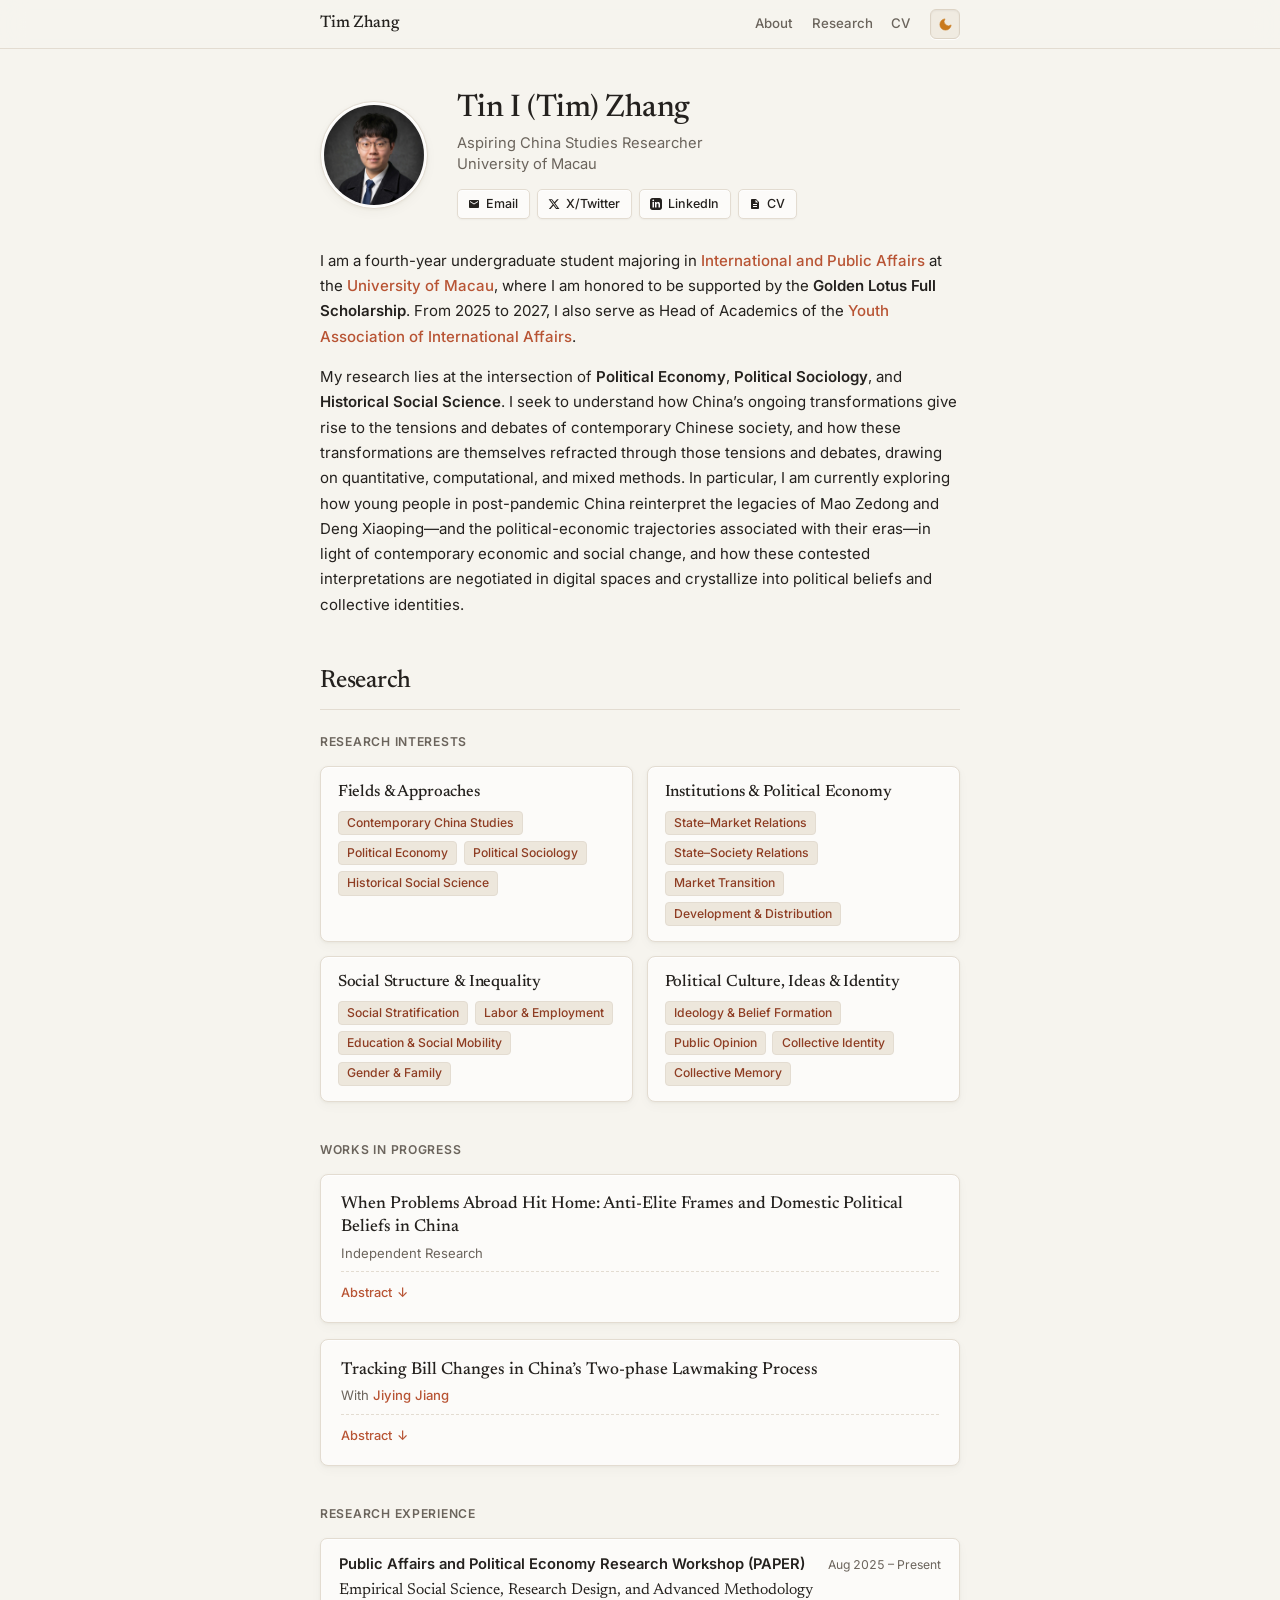
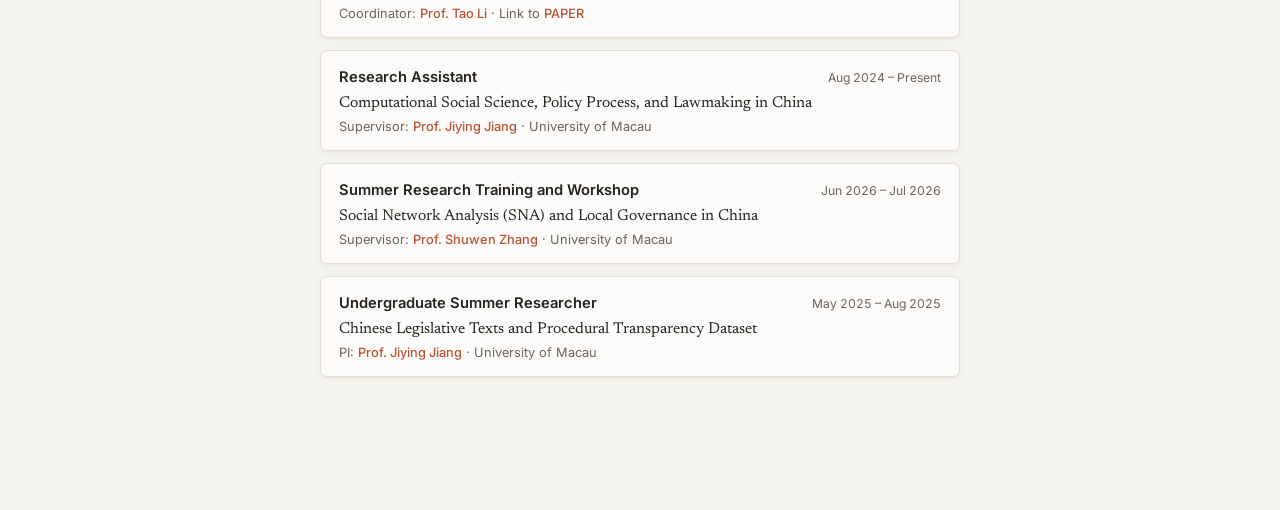
==== index.html @ 46b130f2 "Update index.html" ====
<!DOCTYPE html>
<html lang="en" data-theme="light">
<head>
  <meta charset="UTF-8">
  <meta name="viewport" content="width=device-width, initial-scale=1.0">
  <title>Tin I (Tim) Zhang</title>
  <meta name="description" content="Academic website of Tin I (Tim) Zhang, Political Science Researcher.">

  <!-- 网站 Favicon 标识 (SVG 矢量格式) -->
  <link rel="icon" type="image/svg+xml" href="favicon.svg">

  <!-- 字体预加载：Newsreader (Serif 标题) + Inter (Sans 正文) -->
  <link rel="preconnect" href="https://fonts.googleapis.com">
  <link rel="preconnect" href="https://fonts.gstatic.com" crossorigin>
  <link href="https://fonts.googleapis.com/css2?family=Inter:wght@400;500;600&family=Newsreader:ital,opsz,wght@0,6..72,400;0,6..72,500;0,6..72,600;1,6..72,400&display=swap" rel="stylesheet">

  <style>
    /* 白天模式：象牙纸张色调 */
    :root[data-theme="light"] {
      --bg-page: #f6f4ee;
      --bg-card: #fcfbf9;
      --bg-card-hover: #ffffff;
      --text-main: #24211e;
      --text-muted: #6b645c;
      --border-outer: #e3dcd1;
      --border-inner: rgba(255, 255, 255, 0.85);
      --accent: #b85434;
      --accent-hover: #9c4327;
      --tag-bg: #ede7dc;
      --tag-text: #8e3d23;
      --shadow-tactile: 0 1px 3px rgba(60, 50, 40, 0.05), 0 4px 12px rgba(60, 50, 40, 0.03);
      --shadow-btn: 0 1px 2px rgba(0, 0, 0, 0.04);
      --nav-bg: rgba(246, 244, 238, 0.82);
      --toggle-border: #dcd3c5;
      --toggle-bg: #f0ebe1;
      --toggle-shadow: inset 0 1px 2px rgba(0,0,0,0.05), 0 1px 0 rgba(255,255,255,0.8);
      --icon-color: #c97a1e;
    }

    /* 夜间模式：暖墨暗房色调 */
    :root[data-theme="dark"] {
      --bg-page: #171614;
      --bg-card: #1f1d1a;
      --bg-card-hover: #25221e;
      --text-main: #e8e3da;
      --text-muted: #968e82;
      --border-outer: #2e2a25;
      --border-inner: rgba(255, 255, 255, 0.03);
      --accent: #dc7050;
      --accent-hover: #eb8465;
      --tag-bg: #282420;
      --tag-text: #e07d61;
      --shadow-tactile: 0 1px 3px rgba(0, 0, 0, 0.3), 0 4px 14px rgba(0, 0, 0, 0.25);
      --shadow-btn: 0 1px 2px rgba(0, 0, 0, 0.4);
      --nav-bg: rgba(23, 22, 20, 0.82);
      --toggle-border: #423c34;
      --toggle-bg: #282521;
      --toggle-shadow: inset 0 1px 2px rgba(0,0,0,0.4), 0 1px 0 rgba(255,255,255,0.05);
      --icon-color: #f59e0b;
    }

    html {
      scroll-behavior: smooth;
      -webkit-text-size-adjust: 100%;
    }

    * {
      box-sizing: border-box;
      margin: 0;
      padding: 0;
      transition: background-color 0.25s ease, border-color 0.25s ease, color 0.25s ease;
      -webkit-tap-highlight-color: transparent;
    }

    body {
      font-family: 'Inter', -apple-system, BlinkMacSystemFont, "Segoe UI", Roboto, sans-serif;
      background-color: var(--bg-page);
      color: var(--text-main);
      line-height: 1.62;
      font-size: 14.5px;
      -webkit-font-smoothing: antialiased;
      -moz-osx-font-smoothing: grayscale;
    }

    /* 衬线排印 */
    h1, h2, .font-serif {
      font-family: 'Newsreader', Georgia, Cambria, serif;
      font-feature-settings: "pnum" 1, "onum" 1;
    }

    /* 全局超链接：彻底无下划线 */
    a {
      color: inherit;
      text-decoration: none;
      transition: color 0.15s ease, opacity 0.15s ease;
    }

    .paper-authors a,
    .exp-meta a,
    .bio-text a {
      color: var(--accent);
      text-decoration: none;
      font-weight: 500;
    }

    .paper-authors a:hover,
    .exp-meta a:hover,
    .bio-text a:hover {
      color: var(--accent-hover);
      opacity: 0.82;
      text-decoration: none;
    }

    /* 顶栏 */
    header {
      position: sticky;
      top: 0;
      z-index: 50;
      width: 100%;
      background-color: var(--nav-bg);
      backdrop-filter: blur(12px);
      -webkit-backdrop-filter: blur(12px);
      border-bottom: 1px solid var(--border-outer);
    }

    .nav-container {
      max-width: 680px;
      margin: 0 auto;
      padding: 0.55rem 1.25rem;
      display: flex;
      justify-content: space-between;
      align-items: center;
      height: 48px;
    }

    /* 顶栏名字（默认隐藏，滑过版头后淡入） */
    .nav-name {
      font-size: 1.05rem;
      font-weight: 500;
      color: var(--text-main);
      letter-spacing: -0.01em;
      opacity: 0;
      transform: translateY(3px);
      pointer-events: none;
      transition: opacity 0.22s ease, transform 0.22s ease;
    }

    .nav-name.visible {
      opacity: 1;
      transform: translateY(0);
      pointer-events: auto;
    }

    .nav-right {
      display: flex;
      align-items: center;
      gap: 1.25rem;
    }

    .nav-links {
      display: flex;
      gap: 1.15rem;
    }

    .nav-links a {
      color: var(--text-muted);
      font-size: 0.83rem;
      font-weight: 500;
      cursor: pointer;
    }

    .nav-links a:hover {
      color: var(--accent);
      opacity: 1;
    }

    /* 拟物昼夜按钮 */
    .theme-toggle {
      background: var(--toggle-bg);
      border: 1px solid var(--toggle-border);
      box-shadow: var(--toggle-shadow);
      border-radius: 6px;
      width: 30px;
      height: 30px;
      display: flex;
      align-items: center;
      justify-content: center;
      cursor: pointer;
      color: var(--icon-color);
    }

    .theme-toggle:hover {
      transform: translateY(-1px);
      border-color: var(--icon-color);
    }

    .theme-toggle:active {
      transform: translateY(0);
    }

    .theme-toggle svg {
      width: 15px;
      height: 15px;
      stroke: currentColor;
      fill: currentColor;
    }

    /* 主体容器 */
    main {
      max-width: 680px;
      margin: 0 auto;
      padding: 2.6rem 1.25rem 5.5rem;
    }

    /* 个人资料区 */
    .profile-hero {
      display: flex;
      align-items: center;
      gap: 1.8rem;
      margin-bottom: 1.8rem;
    }

    .profile-avatar {
      width: 108px;
      height: 108px;
      border-radius: 50%;
      object-fit: cover;
      padding: 3px;
      background: var(--bg-card);
      border: 1px solid var(--border-outer);
      box-shadow: var(--shadow-tactile), inset 0 0 0 1px var(--border-inner);
      flex-shrink: 0;
    }

    .profile-meta h1 {
      font-size: 1.95rem;
      font-weight: 500;
      line-height: 1.18;
      margin-bottom: 0.35rem;
      letter-spacing: -0.015em;
    }

    .profile-role {
      font-size: 0.92rem;
      color: var(--text-muted);
      margin-bottom: 0.85rem;
      line-height: 1.45;
    }

    /* 触感药丸按钮 */
    .social-links {
      display: flex;
      flex-wrap: wrap;
      gap: 0.45rem;
    }

    .link-pill {
      display: inline-flex;
      align-items: center;
      gap: 0.38rem;
      padding: 0.24rem 0.65rem;
      background: var(--bg-card);
      border: 1px solid var(--border-outer);
      box-shadow: var(--shadow-btn), inset 0 1px 0 var(--border-inner);
      border-radius: 5px;
      font-size: 0.78rem;
      color: var(--text-main);
      font-weight: 500;
    }

    .link-pill:hover {
      border-color: var(--accent);
      color: var(--accent);
      transform: translateY(-1px);
      opacity: 1;
    }

    .link-pill:active {
      transform: translateY(0);
      box-shadow: none;
    }

    .link-pill svg {
      width: 12px;
      height: 12px;
      fill: currentColor;
    }

    /* 个人简介段落 */
    .bio-text {
      color: var(--text-main);
      font-size: 0.94rem;
      line-height: 1.68;
      margin-bottom: 2.8rem;
    }

    .bio-text p + p {
      margin-top: 0.95rem;
    }

    .bio-text b,
    .bio-text strong {
      font-weight: 600;
      color: var(--text-main);
    }

    /* Section 标题 */
    section {
      margin-bottom: 2.8rem;
    }

    h2.section-title {
      font-size: 1.55rem;
      font-weight: 500;
      letter-spacing: -0.01em;
      margin-bottom: 1.4rem;
      padding-bottom: 0.45rem;
      border-bottom: 1px solid var(--border-outer);
    }

    h3.subsection-title {
      font-size: 0.76rem;
      font-weight: 600;
      text-transform: uppercase;
      letter-spacing: 0.06em;
      color: var(--text-muted);
      margin-bottom: 0.85rem;
    }

    /* 研究兴趣领域卡片网格系统 */
    .interests-grid {
      display: grid;
      grid-template-columns: repeat(2, 1fr);
      gap: 0.85rem;
      margin-bottom: 2.4rem;
    }

    .interest-domain-card {
      background-color: var(--bg-card);
      border: 1px solid var(--border-outer);
      box-shadow: var(--shadow-tactile), inset 0 1px 0 var(--border-inner);
      border-radius: 8px;
      padding: 0.95rem 1.05rem;
      display: flex;
      flex-direction: column;
      gap: 0.55rem;
    }

    .interest-domain-card:hover {
      background-color: var(--bg-card-hover);
      border-color: var(--text-muted);
    }

    .domain-title {
      font-family: 'Newsreader', Georgia, serif;
      font-size: 1.02rem;
      font-weight: 500;
      color: var(--text-main);
      letter-spacing: -0.01em;
      line-height: 1.25;
    }

    .domain-tags {
      display: flex;
      flex-wrap: wrap;
      gap: 0.38rem;
    }

    .interest-tag {
      background-color: var(--tag-bg);
      color: var(--tag-text);
      border: 1px solid var(--border-outer);
      padding: 0.18rem 0.52rem;
      border-radius: 4px;
      font-size: 0.76rem;
      font-weight: 500;
      line-height: 1.35;
    }

    /* 论文卡片 (Works in Progress) */
    .works-list {
      display: flex;
      flex-direction: column;
      gap: 1rem;
      margin-bottom: 2.4rem;
    }

    .paper-card {
      background-color: var(--bg-card);
      border: 1px solid var(--border-outer);
      box-shadow: var(--shadow-tactile), inset 0 1px 0 var(--border-inner);
      border-radius: 8px;
      padding: 1.15rem 1.25rem;
    }

    .paper-card:hover {
      background-color: var(--bg-card-hover);
      border-color: var(--text-muted);
    }

    .paper-title {
      font-family: 'Newsreader', Georgia, serif;
      font-size: 1.08rem;
      font-weight: 500;
      line-height: 1.32;
      margin-bottom: 0.25rem;
      color: var(--text-main);
    }

    .paper-authors {
      font-size: 0.82rem;
      color: var(--text-muted);
      margin-bottom: 0.4rem;
    }

    /* 折叠 Abstract */
    details.paper-abstract {
      margin-top: 0.45rem;
      font-size: 0.85rem;
      border-top: 1px dashed var(--border-outer);
      padding-top: 0.55rem;
    }

    details.paper-abstract summary {
      cursor: pointer;
      color: var(--accent);
      font-weight: 500;
      user-select: none;
      list-style: none;
      display: inline-flex;
      align-items: center;
      gap: 0.3rem;
      font-size: 0.8rem;
    }

    details.paper-abstract summary::-webkit-details-marker {
      display: none;
    }

    details.paper-abstract summary::after {
      content: "↓";
      font-size: 0.82rem;
      transition: transform 0.2s ease;
    }

    details.paper-abstract[open] summary::after {
      transform: rotate(180deg);
    }

    .abstract-body {
      margin-top: 0.55rem;
      color: var(--text-muted);
      line-height: 1.6;
      font-size: 0.84rem;
      text-align: justify;
    }

    /* 研究经历列表 (Research Experience) */
    .experience-list {
      display: flex;
      flex-direction: column;
      gap: 0.75rem;
    }

    .exp-item {
      background-color: var(--bg-card);
      border: 1px solid var(--border-outer);
      box-shadow: var(--shadow-tactile), inset 0 1px 0 var(--border-inner);
      border-radius: 7px;
      padding: 0.9rem 1.15rem;
    }

    .exp-item:hover {
      background-color: var(--bg-card-hover);
      border-color: var(--text-muted);
    }

    .exp-header {
      display: flex;
      justify-content: space-between;
      align-items: baseline;
      gap: 0.5rem;
      margin-bottom: 0.2rem;
    }

    .exp-role {
      font-size: 0.92rem;
      font-weight: 600;
      color: var(--text-main);
    }

    .exp-date {
      font-size: 0.76rem;
      color: var(--text-muted);
      white-space: nowrap;
      font-variant-numeric: tabular-nums;
    }

    .exp-focus {
      font-family: 'Newsreader', Georgia, serif;
      font-size: 0.98rem;
      color: var(--text-main);
      margin-bottom: 0.25rem;
      line-height: 1.35;
    }

    .exp-meta {
      font-size: 0.8rem;
      color: var(--text-muted);
      line-height: 1.4;
    }

    /* 移动端排版优化 */
    @media (max-width: 600px) {
      .profile-hero {
        flex-direction: column;
        align-items: flex-start;
        gap: 1.1rem;
      }
      .profile-avatar {
        width: 96px;
        height: 96px;
      }
      .profile-meta h1 {
        font-size: 1.75rem;
      }
      .interests-grid {
        grid-template-columns: 1fr;
      }
      .exp-header {
        flex-direction: column;
        align-items: flex-start;
        gap: 0.1rem;
      }
      main {
        padding: 2rem 1rem 3.5rem;
      }
    }
  </style>
</head>
<body id="top">

  <!-- 顶栏 -->
  <header>
    <div class="nav-container">
      <a href="#top" id="navName" class="nav-name font-serif" onclick="scrollToTop(event)">Tim Zhang</a>
      <div class="nav-right">
        <nav class="nav-links">
          <a href="#top" onclick="scrollToTop(event)">About</a>
          <a href="#research">Research</a>
          <a href="cv.pdf" target="_blank">CV</a>
        </nav>
        
        <!-- 昼夜切换按钮 -->
        <button class="theme-toggle" id="themeToggle" aria-label="Toggle theme">
          <svg id="themeIcon" viewBox="0 0 24 24">
            <path d="M21 12.79A9 9 0 1 1 11.21 3 7 7 0 0 0 21 12.79z"></path>
          </svg>
        </button>
      </div>
    </div>
  </header>

  <!-- 主体 -->
  <main>
    
    <!-- Profile 版头 -->
    <div class="profile-hero" id="profileHero">
      <img src="avatar.jpg" alt="Tin I (Tim) Zhang" class="profile-avatar" onerror="this.src='data:image/svg+xml;utf8,<svg xmlns=\'http://www.w3.org/2000/svg\' width=\'108\' height=\'108\' fill=\'%23ede7dc\'><rect width=\'100%25\' height=\'100%25\'/></svg>'">
      
      <div class="profile-meta">
        <h1 id="heroName" class="font-serif">Tin I (Tim) Zhang</h1>
        <div class="profile-role">Aspiring China Studies Researcher <br> University of Macau</div>
        
        <div class="social-links">
          <!-- Email -->
          <a href="mailto:tim.tzhang@outlook.com" class="link-pill">
            <svg viewBox="0 0 24 24"><path d="M20 4H4c-1.1 0-1.99.9-1.99 2L2 18c0 1.1.9 2 2 2h16c1.1 0 2-.9 2-2V6c0-1.1-.9-2-2-2zm0 4l-8 5-8-5V6l8 5 8-5v2z"/></svg>
            Email
          </a>
          <!-- X/Twitter -->
          <a href="https://x.com/timtizhang" target="_blank" rel="noopener noreferrer" class="link-pill">
            <svg viewBox="0 0 24 24"><path d="M18.244 2.25h3.308l-7.227 8.26 8.502 11.24H16.17l-5.214-6.817L4.99 21.75H1.68l7.73-8.835L1.254 2.25H8.08l4.713 6.231zm-1.161 17.52h1.833L7.084 4.126H5.117z"/></svg>
            X/Twitter
          </a>
          <!-- LinkedIn -->
          <a href="https://www.linkedin.com/in/tin-i-zhang-tim" target="_blank" rel="noopener noreferrer" class="link-pill">
            <svg viewBox="0 0 24 24"><path d="M19 0h-14c-2.761 0-5 2.239-5 5v14c0 2.761 2.239 5 5 5h14c2.762 0 5-2.239 5-5v-14c0-2.761-2.238-5-5-5zm-11 19h-3v-11h3v11zm-1.5-12.268c-.966 0-1.75-.79-1.75-1.764s.784-1.764 1.75-1.764 1.75.79 1.75 1.764-.783 1.764-1.75 1.764zm13.5 12.268h-3v-5.604c0-3.368-4-3.113-4 0v5.604h-3v-11h3v1.765c1.396-2.586 7-2.777 7 2.476v6.759z"/></svg>
            LinkedIn
          </a>
          <!-- CV -->
          <a href="cv.pdf" target="_blank" class="link-pill">
            <svg viewBox="0 0 24 24"><path d="M14 2H6c-1.1 0-1.99.9-1.99 2L4 20c0 1.1.89 2 1.99 2H18c1.1 0 2-.9 2-2V8l-6-6zm2 16H8v-2h8v2zm0-4H8v-2h8v2zm-3-5V3.5L18.5 9H13z"/></svg>
            CV
          </a>
        </div>
      </div>
    </div>

    <!-- 个人简介段落 -->
    <div class="bio-text">
      <p>I am a fourth-year undergraduate student majoring in <a href="https://gpa.fss.um.edu.mo/bach_ipa_all_2026/" target="_blank" rel="noopener noreferrer">International and Public Affairs</a> at the <a href="https://www.um.edu.mo/" target="_blank" rel="noopener noreferrer">University of Macau</a>, where I am honored to be supported by the <b>Golden Lotus Full Scholarship</b>. From 2025 to 2027, I also serve as Head of Academics of the <a href="https://gpa.fss.um.edu.mo/youth-association-for-international-affairs-yaia/" target="_blank" rel="noopener noreferrer">Youth Association of International Affairs</a>.</p>
      <p>My research lies at the intersection of <strong>Political Economy</strong>, <strong>Political Sociology</strong>, and <strong>Historical Social Science</strong>. I seek to understand how China’s ongoing transformations give rise to the tensions and debates of contemporary Chinese society, and how these transformations are themselves refracted through those tensions and debates, drawing on quantitative, computational, and mixed methods. In particular, I am currently exploring how young people in post-pandemic China reinterpret the legacies of Mao Zedong and Deng Xiaoping—and the political-economic trajectories associated with their eras—in light of contemporary economic and social change, and how these contested interpretations are negotiated in digital spaces and crystallize into political beliefs and collective identities.</p>
    </div>

    <!-- Research Section -->
    <section id="research">
      <h2 class="section-title font-serif">Research</h2>

      <!-- Subsection 1: Research Interests -->
      <h3 class="subsection-title">Research Interests</h3>
      <div class="interests-grid">
        
        <!-- Domain 1 -->
        <div class="interest-domain-card">
          <div class="domain-title">Fields &amp; Approaches</div>
          <div class="domain-tags">
            <span class="interest-tag">Contemporary China Studies</span>
            <span class="interest-tag">Political Economy</span>
            <span class="interest-tag">Political Sociology</span>
            <span class="interest-tag">Historical Social Science</span>
          </div>
        </div>

        <!-- Domain 2 -->
        <div class="interest-domain-card">
          <div class="domain-title">Institutions &amp; Political Economy</div>
          <div class="domain-tags">
            <span class="interest-tag">State–Market Relations</span>
            <span class="interest-tag">State–Society Relations</span>
            <span class="interest-tag">Market Transition</span>
            <span class="interest-tag">Development &amp; Distribution</span>
          </div>
        </div>

        <!-- Domain 3 -->
        <div class="interest-domain-card">
          <div class="domain-title">Social Structure &amp; Inequality</div>
          <div class="domain-tags">
            <span class="interest-tag">Social Stratification</span>
            <span class="interest-tag">Labor &amp; Employment</span>
            <span class="interest-tag">Education &amp; Social Mobility</span>
            <span class="interest-tag">Gender &amp; Family</span>
          </div>
        </div>

        <!-- Domain 4 -->
        <div class="interest-domain-card">
          <div class="domain-title">Political Culture, Ideas &amp; Identity</div>
          <div class="domain-tags">
            <span class="interest-tag">Ideology &amp; Belief Formation</span>
            <span class="interest-tag">Public Opinion</span>
            <span class="interest-tag">Collective Identity</span>
            <span class="interest-tag">Collective Memory</span>
          </div>
        </div>

      </div>

      <!-- Subsection 2: Works in Progress -->
      <h3 class="subsection-title">Works in Progress</h3>
      <div class="works-list">
        
        <!-- Paper 1 -->
        <article class="paper-card">
          <div class="paper-title">When Problems Abroad Hit Home: Anti-Elite Frames and Domestic Political Beliefs in China</div>
          <div class="paper-authors">Independent Research</div>
          <details class="paper-abstract">
            <summary>Abstract</summary>
            <div class="abstract-body">
              Authoritarian governments often amplify failures abroad, expecting unfavorable comparisons to bolster domestic legitimacy. Yet narratives about foreign problems may carry causal claims that travel beyond their original targets. This ongoing project develops a theory of diagnostic portability: when negative news about a foreign country attributes hardship to elite capture rather than administrative or market failure, audiences may apply the same diagnosis to their own society. The argument will be tested through a preregistered three-arm survey experiment in China. The core comparison holds the foreign event, factual content, source, and negative valence constant while varying its causal frame. The study examines whether anti-elite framing can simultaneously worsen evaluations of the foreign target and strengthen beliefs that domestic institutions favor privileged groups, whether it attenuates the comparative-legitimation effect of foreign bad news, and whether these effects are stronger among economically insecure respondents. The project links authoritarian information management to the cross-border movement of anti-elite ideas and identifies a potential limit of comparative propaganda: governments may shape exposure more readily than interpretation.
            </div>
          </details>
        </article>

        <!-- Paper 2 -->
        <article class="paper-card">
          <div class="paper-title">Tracking Bill Changes in China’s Two-phase Lawmaking Process</div>
          <div class="paper-authors">With <a href="https://jiyingjiang.com/" target="_blank" rel="noopener noreferrer">Jiying Jiang</a></div>
          <details class="paper-abstract">
            <summary>Abstract</summary>
            <div class="abstract-body">
              Why do some bills bypass the public consultation stage? How do legal provisions change under the two-phase legislative procedure? What roles do different issue areas and stakeholders play in this process? In this co-authored, ongoing project, we construct a dataset covering 486 laws promulgated by the 11th through 14th National People’s Congresses of China, 381 public consultation records, and the draft texts at each stage of the two-phase legislative process for 98 of these laws, drawing on an efficient, AI-assisted data workflow that I develop. Using automated text analysis in R, we currently employ cosine similarity, Jaro–Winkler string distance, and related methods to match provisions and trace textual changes at the paragraph (kuan) level.
            </div>
          </details>
        </article>

      </div>

      <!-- Subsection 3: Research Experience -->
      <h3 class="subsection-title">Research Experience</h3>
      <div class="experience-list">
        
        <!-- Experience 1 -->
        <div class="exp-item">
          <div class="exp-header">
            <span class="exp-role">Public Affairs and Political Economy Research Workshop (PAPER)</span>
            <span class="exp-date">Aug 2025 – Present</span>
          </div>
          <div class="exp-focus">Empirical Social Science, Research Design, and Advanced Methodology</div>
          <div class="exp-meta">Coordinator: <a href="https://www.hkmu.edu.hk/ss/about/people/faculty-2/dr-li-tao/" target="_blank" rel="noopener noreferrer">Prof. Tao Li</a> · Link to <a href="https://sites.google.com/view/paper-workshop" target="_blank" rel="noopener noreferrer">PAPER</a></div>
        </div>

        <!-- Experience 2 -->
        <div class="exp-item">
          <div class="exp-header">
            <span class="exp-role">Research Assistant</span>
            <span class="exp-date">Aug 2024 – Present</span>
          </div>
          <div class="exp-focus">Computational Social Science, Policy Process, and Lawmaking in China</div>
          <div class="exp-meta">Supervisor: <a href="https://jiyingjiang.com/" target="_blank" rel="noopener noreferrer">Prof. Jiying Jiang</a> · University of Macau</div>
        </div>

        <!-- Experience 3 -->
        <div class="exp-item">
          <div class="exp-header">
            <span class="exp-role">Summer Research Training and Workshop</span>
            <span class="exp-date">Jun 2026 – Jul 2026</span>
          </div>
          <div class="exp-focus">Social Network Analysis (SNA) and Local Governance in China</div>
          <div class="exp-meta">Supervisor: <a href="https://shuwenzzz.github.io/PersonalWebsite/" target="_blank" rel="noopener noreferrer">Prof. Shuwen Zhang</a> · University of Macau</div>
        </div>

        <!-- Experience 4 -->
        <div class="exp-item">
          <div class="exp-header">
            <span class="exp-role">Undergraduate Summer Researcher</span>
            <span class="exp-date">May 2025 – Aug 2025</span>
          </div>
          <div class="exp-focus">Chinese Legislative Texts and Procedural Transparency Dataset</div>
          <div class="exp-meta">PI: <a href="https://jiyingjiang.com/" target="_blank" rel="noopener noreferrer">Prof. Jiying Jiang</a> · University of Macau</div>
        </div>

      </div>

    </section>

  </main>

  <!-- 脚本控制逻辑 -->
  <script>
    // 1. 回到顶部
    function scrollToTop(e) {
      e.preventDefault();
      window.scrollTo({ top: 0, behavior: 'smooth' });
    }

    // 2. 顶栏名字随滚动动态淡入淡出 (IntersectionObserver)
    const heroName = document.getElementById('heroName');
    const navName = document.getElementById('navName');

    const observer = new IntersectionObserver((entries) => {
      entries.forEach(entry => {
        if (entry.isIntersecting) {
          navName.classList.remove('visible');
        } else {
          navName.classList.add('visible');
        }
      });
    }, {
      rootMargin: "-48px 0px 0px 0px",
      threshold: 0
    });

    if (heroName) {
      observer.observe(heroName);
    }

    // 3. 昼夜模式切换
    const toggleBtn = document.getElementById('themeToggle');
    const icon = document.getElementById('themeIcon');
    const root = document.documentElement;

    const moonSvg = `<path d="M21 12.79A9 9 0 1 1 11.21 3 7 7 0 0 0 21 12.79z"></path>`;
    const sunSvg = `
      <circle cx="12" cy="12" r="4"></circle>
      <path d="M12 2v2m0 16v2M4.93 4.93l1.41 1.41m11.32 11.32l1.41 1.41M2 12h2m16 0h2M6.34 17.66l-1.41 1.41M19.07 4.93l-1.41 1.41" stroke-width="2" stroke-linecap="round"></path>
    `;

    const savedTheme = localStorage.getItem('theme') || (window.matchMedia('(prefers-color-scheme: dark)').matches ? 'dark' : 'light');
    applyTheme(savedTheme);

    function applyTheme(theme) {
      root.setAttribute('data-theme', theme);
      icon.innerHTML = theme === 'dark' ? sunSvg : moonSvg;
      localStorage.setItem('theme', theme);
    }

    toggleBtn.addEventListener('click', () => {
      const currentTheme = root.getAttribute('data-theme');
      applyTheme(currentTheme === 'dark' ? 'light' : 'dark');
    });
  </script>

</body>
</html>
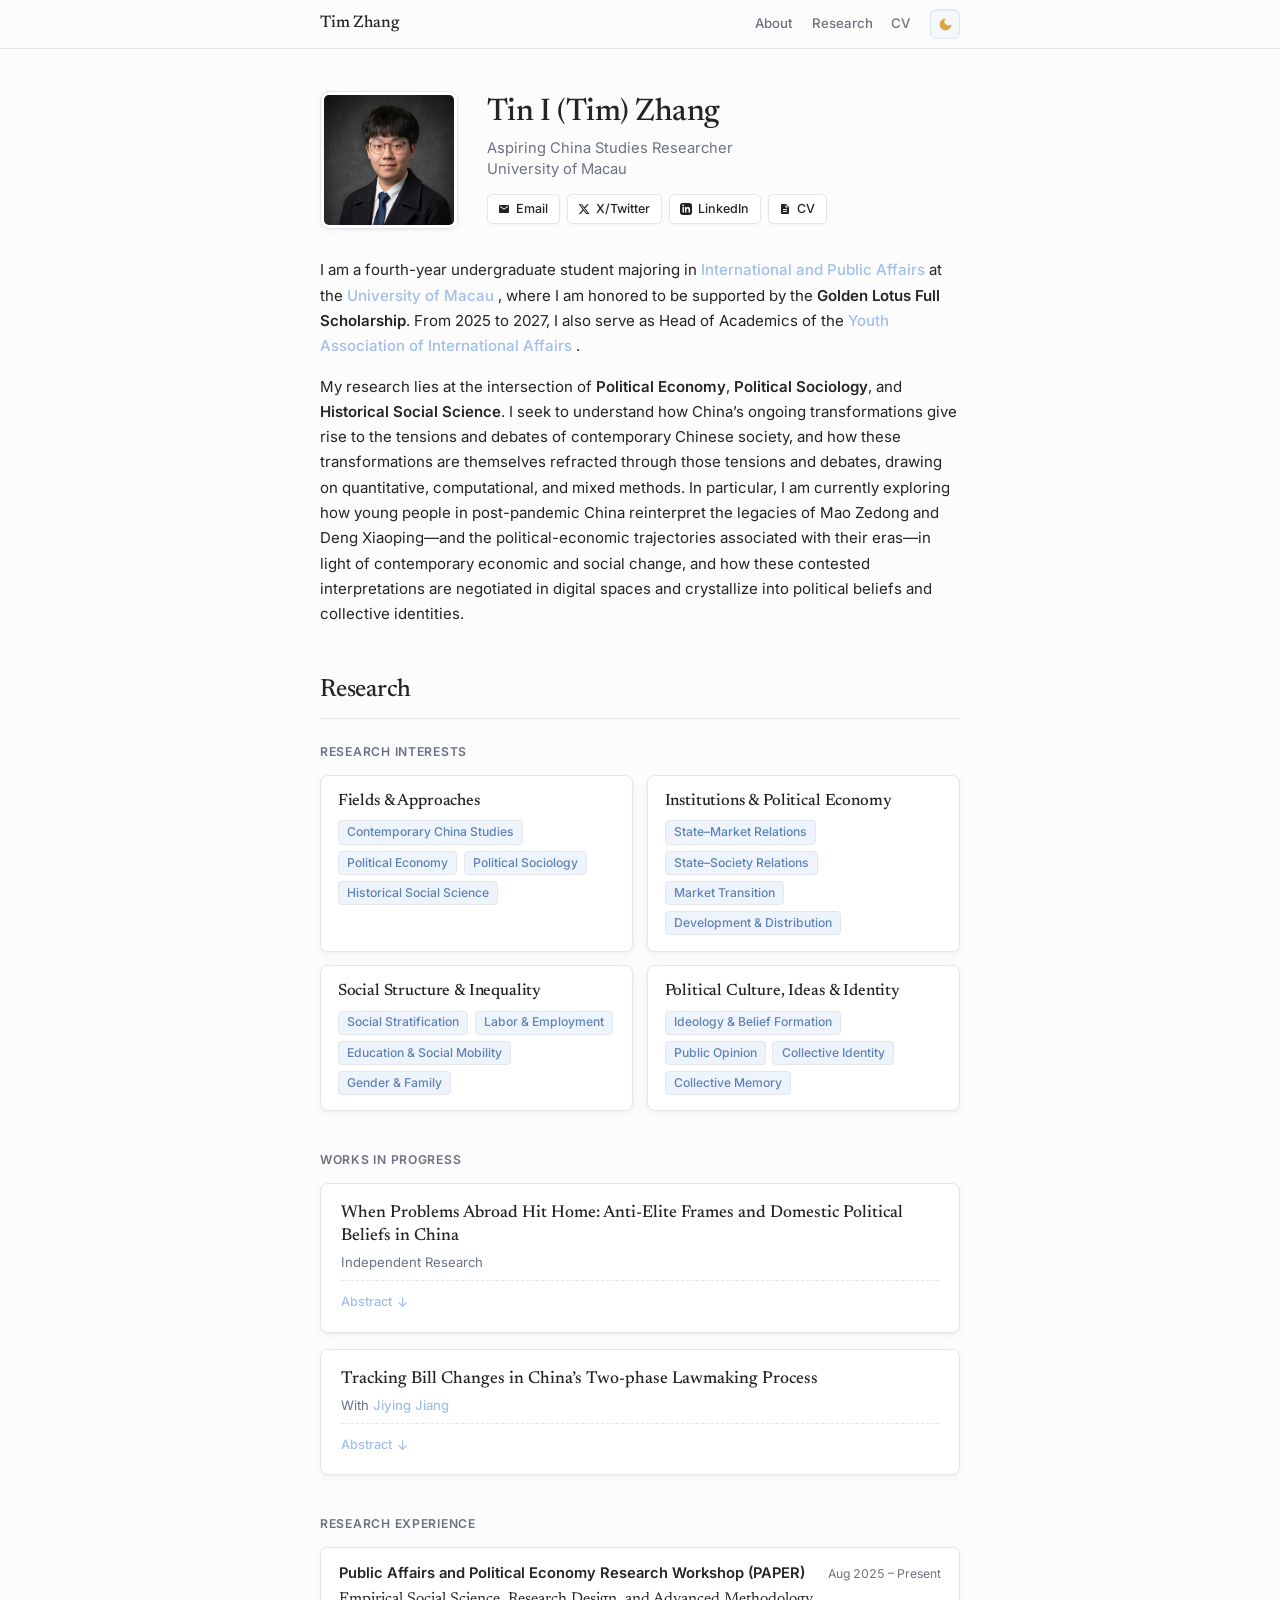
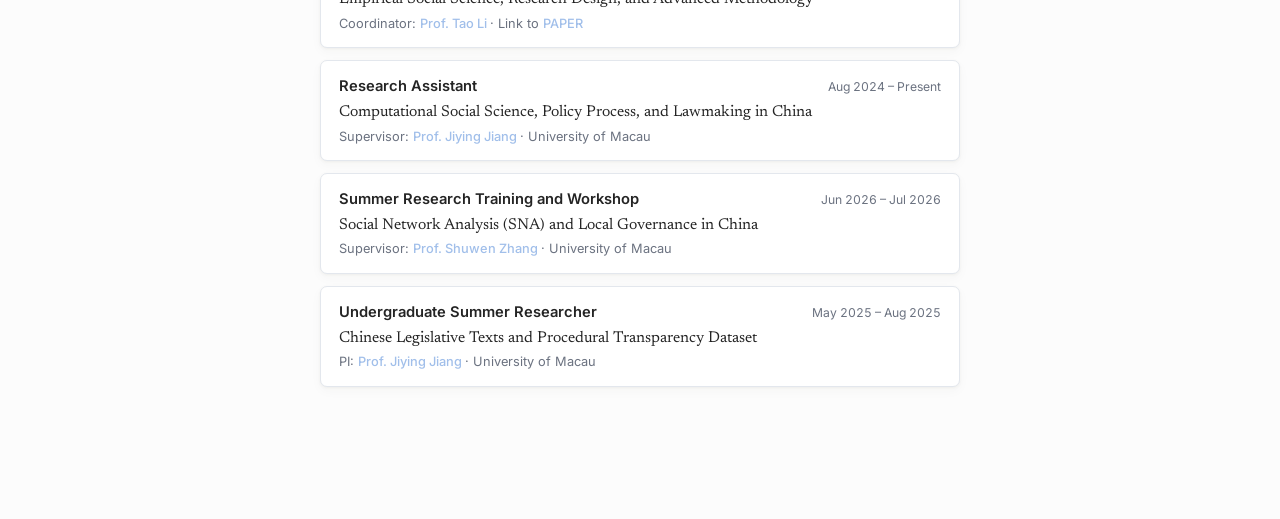
==== commit 7cd28b98: "Update index.html" ====
--- a/index.html
+++ b/index.html
@@ -15,48 +15,60 @@
   <link href="https://fonts.googleapis.com/css2?family=Inter:wght@400;500;600&family=Newsreader:ital,opsz,wght@0,6..72,400;0,6..72,500;0,6..72,600;1,6..72,400&display=swap" rel="stylesheet">
 
   <style>
-    /* 白天模式：象牙纸张色调 */
+    /* 白天模式：浅灰底 + 柔和浅蓝强调色 */
     :root[data-theme="light"] {
-      --bg-page: #f6f4ee;
-      --bg-card: #fcfbf9;
+      --bg-page: #fcfcfc;
+      --bg-card: #ffffff;
       --bg-card-hover: #ffffff;
-      --text-main: #24211e;
-      --text-muted: #6b645c;
-      --border-outer: #e3dcd1;
-      --border-inner: rgba(255, 255, 255, 0.85);
-      --accent: #b85434;
-      --accent-hover: #9c4327;
-      --tag-bg: #ede7dc;
-      --tag-text: #8e3d23;
+      --text-main: #242424;
+      --text-muted: #6b7280;
+      --border-outer: #e3e7ed;
+      --border-inner: rgba(255, 255, 255, 0.88);
+
+      --accent: #a1bfea;
+      --accent-hover: #789fd9;
+
+      --tag-bg: #eef4fc;
+      --tag-text: #5f82b6;
+
       --shadow-tactile: 0 1px 3px rgba(60, 50, 40, 0.05), 0 4px 12px rgba(60, 50, 40, 0.03);
       --shadow-btn: 0 1px 2px rgba(0, 0, 0, 0.04);
-      --nav-bg: rgba(246, 244, 238, 0.82);
-      --toggle-border: #dcd3c5;
-      --toggle-bg: #f0ebe1;
+
+      --nav-bg: rgba(252, 252, 252, 0.82);
+
+      --toggle-border: #dfe5ed;
+      --toggle-bg: #f4f7fb;
       --toggle-shadow: inset 0 1px 2px rgba(0,0,0,0.05), 0 1px 0 rgba(255,255,255,0.8);
-      --icon-color: #c97a1e;
-    }
-
-    /* 夜间模式：暖墨暗房色调 */
+
+      --icon-color: #d9a441;
+    }
+
+    /* 夜间模式：中性深灰 + 同系浅蓝强调色 */
     :root[data-theme="dark"] {
-      --bg-page: #171614;
-      --bg-card: #1f1d1a;
-      --bg-card-hover: #25221e;
-      --text-main: #e8e3da;
-      --text-muted: #968e82;
-      --border-outer: #2e2a25;
+      --bg-page: #17191d;
+      --bg-card: #1f2329;
+      --bg-card-hover: #252b33;
+      --text-main: #e8ebf0;
+      --text-muted: #98a1ad;
+      --border-outer: #303844;
       --border-inner: rgba(255, 255, 255, 0.03);
-      --accent: #dc7050;
-      --accent-hover: #eb8465;
-      --tag-bg: #282420;
-      --tag-text: #e07d61;
+
+      --accent: #a1bfea;
+      --accent-hover: #bfd3f1;
+
+      --tag-bg: #273241;
+      --tag-text: #b7cef0;
+
       --shadow-tactile: 0 1px 3px rgba(0, 0, 0, 0.3), 0 4px 14px rgba(0, 0, 0, 0.25);
       --shadow-btn: 0 1px 2px rgba(0, 0, 0, 0.4);
-      --nav-bg: rgba(23, 22, 20, 0.82);
-      --toggle-border: #423c34;
-      --toggle-bg: #282521;
+
+      --nav-bg: rgba(23, 25, 29, 0.82);
+
+      --toggle-border: #3a4452;
+      --toggle-bg: #222832;
       --toggle-shadow: inset 0 1px 2px rgba(0,0,0,0.4), 0 1px 0 rgba(255,255,255,0.05);
-      --icon-color: #f59e0b;
+
+      --icon-color: #d9a441;
     }
 
     html {
@@ -221,9 +233,9 @@
     }
 
     .profile-avatar {
-      width: 108px;
-      height: 108px;
-      border-radius: 50%;
+      width: 138px;
+      height: 138px;
+      border-radius: 9px;
       object-fit: cover;
       padding: 3px;
       background: var(--bg-card);
@@ -517,218 +529,575 @@
         align-items: flex-start;
         gap: 1.1rem;
       }
+
       .profile-avatar {
-        width: 96px;
-        height: 96px;
+        width: 116px;
+        height: 116px;
       }
+
       .profile-meta h1 {
         font-size: 1.75rem;
       }
+
       .interests-grid {
         grid-template-columns: 1fr;
       }
+
       .exp-header {
         flex-direction: column;
         align-items: flex-start;
         gap: 0.1rem;
       }
+
       main {
         padding: 2rem 1rem 3.5rem;
       }
     }
   </style>
 </head>
+
 <body id="top">
 
   <!-- 顶栏 -->
   <header>
     <div class="nav-container">
-      <a href="#top" id="navName" class="nav-name font-serif" onclick="scrollToTop(event)">Tim Zhang</a>
+
+      <a
+        href="#top"
+        id="navName"
+        class="nav-name font-serif"
+        onclick="scrollToTop(event)"
+      >
+        Tim Zhang
+      </a>
+
       <div class="nav-right">
+
         <nav class="nav-links">
           <a href="#top" onclick="scrollToTop(event)">About</a>
           <a href="#research">Research</a>
           <a href="cv.pdf" target="_blank">CV</a>
         </nav>
-        
+
         <!-- 昼夜切换按钮 -->
-        <button class="theme-toggle" id="themeToggle" aria-label="Toggle theme">
+        <button
+          class="theme-toggle"
+          id="themeToggle"
+          aria-label="Toggle theme"
+        >
           <svg id="themeIcon" viewBox="0 0 24 24">
-            <path d="M21 12.79A9 9 0 1 1 11.21 3 7 7 0 0 0 21 12.79z"></path>
+            <path
+              d="M21 12.79A9 9 0 1 1 11.21 3 7 7 0 0 0 21 12.79z"
+            ></path>
           </svg>
         </button>
+
       </div>
     </div>
   </header>
 
+
   <!-- 主体 -->
   <main>
-    
+
     <!-- Profile 版头 -->
     <div class="profile-hero" id="profileHero">
-      <img src="avatar.jpg" alt="Tin I (Tim) Zhang" class="profile-avatar" onerror="this.src='data:image/svg+xml;utf8,<svg xmlns=\'http://www.w3.org/2000/svg\' width=\'108\' height=\'108\' fill=\'%23ede7dc\'><rect width=\'100%25\' height=\'100%25\'/></svg>'">
-      
+
+      <img
+        src="avatar.jpg"
+        alt="Tin I (Tim) Zhang"
+        class="profile-avatar"
+        onerror="this.src='data:image/svg+xml;utf8,<svg xmlns=\'http://www.w3.org/2000/svg\' width=\'138\' height=\'138\' fill=\'%23eef4fc\'><rect width=\'100%25\' height=\'100%25\'/></svg>'"
+      >
+
       <div class="profile-meta">
-        <h1 id="heroName" class="font-serif">Tin I (Tim) Zhang</h1>
-        <div class="profile-role">Aspiring China Studies Researcher <br> University of Macau</div>
-        
+
+        <h1 id="heroName" class="font-serif">
+          Tin I (Tim) Zhang
+        </h1>
+
+        <div class="profile-role">
+          Aspiring China Studies Researcher
+          <br>
+          University of Macau
+        </div>
+
         <div class="social-links">
+
           <!-- Email -->
-          <a href="mailto:tim.tzhang@outlook.com" class="link-pill">
-            <svg viewBox="0 0 24 24"><path d="M20 4H4c-1.1 0-1.99.9-1.99 2L2 18c0 1.1.9 2 2 2h16c1.1 0 2-.9 2-2V6c0-1.1-.9-2-2-2zm0 4l-8 5-8-5V6l8 5 8-5v2z"/></svg>
+          <a
+            href="mailto:tim.tzhang@outlook.com"
+            class="link-pill"
+          >
+            <svg viewBox="0 0 24 24">
+              <path
+                d="M20 4H4c-1.1 0-1.99.9-1.99 2L2 18c0 1.1.9 2 2 2h16c1.1 0 2-.9 2-2V6c0-1.1-.9-2-2-2zm0 4l-8 5-8-5V6l8 5 8-5v2z"
+              />
+            </svg>
             Email
           </a>
+
           <!-- X/Twitter -->
-          <a href="https://x.com/timtizhang" target="_blank" rel="noopener noreferrer" class="link-pill">
-            <svg viewBox="0 0 24 24"><path d="M18.244 2.25h3.308l-7.227 8.26 8.502 11.24H16.17l-5.214-6.817L4.99 21.75H1.68l7.73-8.835L1.254 2.25H8.08l4.713 6.231zm-1.161 17.52h1.833L7.084 4.126H5.117z"/></svg>
+          <a
+            href="https://x.com/timtizhang"
+            target="_blank"
+            rel="noopener noreferrer"
+            class="link-pill"
+          >
+            <svg viewBox="0 0 24 24">
+              <path
+                d="M18.244 2.25h3.308l-7.227 8.26 8.502 11.24H16.17l-5.214-6.817L4.99 21.75H1.68l7.73-8.835L1.254 2.25H8.08l4.713 6.231zm-1.161 17.52h1.833L7.084 4.126H5.117z"
+              />
+            </svg>
             X/Twitter
           </a>
+
           <!-- LinkedIn -->
-          <a href="https://www.linkedin.com/in/tin-i-zhang-tim" target="_blank" rel="noopener noreferrer" class="link-pill">
-            <svg viewBox="0 0 24 24"><path d="M19 0h-14c-2.761 0-5 2.239-5 5v14c0 2.761 2.239 5 5 5h14c2.762 0 5-2.239 5-5v-14c0-2.761-2.238-5-5-5zm-11 19h-3v-11h3v11zm-1.5-12.268c-.966 0-1.75-.79-1.75-1.764s.784-1.764 1.75-1.764 1.75.79 1.75 1.764-.783 1.764-1.75 1.764zm13.5 12.268h-3v-5.604c0-3.368-4-3.113-4 0v5.604h-3v-11h3v1.765c1.396-2.586 7-2.777 7 2.476v6.759z"/></svg>
+          <a
+            href="https://www.linkedin.com/in/tin-i-zhang-tim"
+            target="_blank"
+            rel="noopener noreferrer"
+            class="link-pill"
+          >
+            <svg viewBox="0 0 24 24">
+              <path
+                d="M19 0h-14c-2.761 0-5 2.239-5 5v14c0 2.761 2.239 5 5 5h14c2.762 0 5-2.239 5-5v-14c0-2.761-2.238-5-5-5zm-11 19h-3v-11h3v11zm-1.5-12.268c-.966 0-1.75-.79-1.75-1.764s.784-1.764 1.75-1.764 1.75.79 1.75 1.764-.783 1.764-1.75 1.764zm13.5 12.268h-3v-5.604c0-3.368-4-3.113-4 0v5.604h-3v-11h3v1.765c1.396-2.586 7-2.777 7 2.476v6.759z"
+              />
+            </svg>
             LinkedIn
           </a>
+
           <!-- CV -->
-          <a href="cv.pdf" target="_blank" class="link-pill">
-            <svg viewBox="0 0 24 24"><path d="M14 2H6c-1.1 0-1.99.9-1.99 2L4 20c0 1.1.89 2 1.99 2H18c1.1 0 2-.9 2-2V8l-6-6zm2 16H8v-2h8v2zm0-4H8v-2h8v2zm-3-5V3.5L18.5 9H13z"/></svg>
+          <a
+            href="cv.pdf"
+            target="_blank"
+            class="link-pill"
+          >
+            <svg viewBox="0 0 24 24">
+              <path
+                d="M14 2H6c-1.1 0-1.99.9-1.99 2L4 20c0 1.1.89 2 1.99 2H18c1.1 0 2-.9 2-2V8l-6-6zm2 16H8v-2h8v2zm0-4H8v-2h8v2zm-3-5V3.5L18.5 9H13z"
+              />
+            </svg>
             CV
           </a>
+
         </div>
       </div>
     </div>
 
+
     <!-- 个人简介段落 -->
     <div class="bio-text">
-      <p>I am a fourth-year undergraduate student majoring in <a href="https://gpa.fss.um.edu.mo/bach_ipa_all_2026/" target="_blank" rel="noopener noreferrer">International and Public Affairs</a> at the <a href="https://www.um.edu.mo/" target="_blank" rel="noopener noreferrer">University of Macau</a>, where I am honored to be supported by the <b>Golden Lotus Full Scholarship</b>. From 2025 to 2027, I also serve as Head of Academics of the <a href="https://gpa.fss.um.edu.mo/youth-association-for-international-affairs-yaia/" target="_blank" rel="noopener noreferrer">Youth Association of International Affairs</a>.</p>
-      <p>My research lies at the intersection of <strong>Political Economy</strong>, <strong>Political Sociology</strong>, and <strong>Historical Social Science</strong>. I seek to understand how China’s ongoing transformations give rise to the tensions and debates of contemporary Chinese society, and how these transformations are themselves refracted through those tensions and debates, drawing on quantitative, computational, and mixed methods. In particular, I am currently exploring how young people in post-pandemic China reinterpret the legacies of Mao Zedong and Deng Xiaoping—and the political-economic trajectories associated with their eras—in light of contemporary economic and social change, and how these contested interpretations are negotiated in digital spaces and crystallize into political beliefs and collective identities.</p>
+
+      <p>
+        I am a fourth-year undergraduate student majoring in
+        <a
+          href="https://gpa.fss.um.edu.mo/bach_ipa_all_2026/"
+          target="_blank"
+          rel="noopener noreferrer"
+        >
+          International and Public Affairs
+        </a>
+        at the
+        <a
+          href="https://www.um.edu.mo/"
+          target="_blank"
+          rel="noopener noreferrer"
+        >
+          University of Macau
+        </a>,
+        where I am honored to be supported by the
+        <b>Golden Lotus Full Scholarship</b>.
+        From 2025 to 2027, I also serve as Head of Academics of the
+        <a
+          href="https://gpa.fss.um.edu.mo/youth-association-for-international-affairs-yaia/"
+          target="_blank"
+          rel="noopener noreferrer"
+        >
+          Youth Association of International Affairs
+        </a>.
+      </p>
+
+      <p>
+        My research lies at the intersection of
+        <strong>Political Economy</strong>,
+        <strong>Political Sociology</strong>,
+        and
+        <strong>Historical Social Science</strong>.
+        I seek to understand how China’s ongoing transformations give rise
+        to the tensions and debates of contemporary Chinese society, and how
+        these transformations are themselves refracted through those tensions
+        and debates, drawing on quantitative, computational, and mixed methods.
+        In particular, I am currently exploring how young people in
+        post-pandemic China reinterpret the legacies of Mao Zedong and Deng
+        Xiaoping—and the political-economic trajectories associated with their
+        eras—in light of contemporary economic and social change, and how these
+        contested interpretations are negotiated in digital spaces and
+        crystallize into political beliefs and collective identities.
+      </p>
+
     </div>
+
 
     <!-- Research Section -->
     <section id="research">
-      <h2 class="section-title font-serif">Research</h2>
+
+      <h2 class="section-title font-serif">
+        Research
+      </h2>
+
 
       <!-- Subsection 1: Research Interests -->
-      <h3 class="subsection-title">Research Interests</h3>
+      <h3 class="subsection-title">
+        Research Interests
+      </h3>
+
       <div class="interests-grid">
-        
+
         <!-- Domain 1 -->
         <div class="interest-domain-card">
-          <div class="domain-title">Fields &amp; Approaches</div>
+
+          <div class="domain-title">
+            Fields &amp; Approaches
+          </div>
+
           <div class="domain-tags">
-            <span class="interest-tag">Contemporary China Studies</span>
-            <span class="interest-tag">Political Economy</span>
-            <span class="interest-tag">Political Sociology</span>
-            <span class="interest-tag">Historical Social Science</span>
-          </div>
+            <span class="interest-tag">
+              Contemporary China Studies
+            </span>
+            <span class="interest-tag">
+              Political Economy
+            </span>
+            <span class="interest-tag">
+              Political Sociology
+            </span>
+            <span class="interest-tag">
+              Historical Social Science
+            </span>
+          </div>
+
         </div>
+
 
         <!-- Domain 2 -->
         <div class="interest-domain-card">
-          <div class="domain-title">Institutions &amp; Political Economy</div>
+
+          <div class="domain-title">
+            Institutions &amp; Political Economy
+          </div>
+
           <div class="domain-tags">
-            <span class="interest-tag">State–Market Relations</span>
-            <span class="interest-tag">State–Society Relations</span>
-            <span class="interest-tag">Market Transition</span>
-            <span class="interest-tag">Development &amp; Distribution</span>
-          </div>
+            <span class="interest-tag">
+              State–Market Relations
+            </span>
+            <span class="interest-tag">
+              State–Society Relations
+            </span>
+            <span class="interest-tag">
+              Market Transition
+            </span>
+            <span class="interest-tag">
+              Development &amp; Distribution
+            </span>
+          </div>
+
         </div>
+
 
         <!-- Domain 3 -->
         <div class="interest-domain-card">
-          <div class="domain-title">Social Structure &amp; Inequality</div>
+
+          <div class="domain-title">
+            Social Structure &amp; Inequality
+          </div>
+
           <div class="domain-tags">
-            <span class="interest-tag">Social Stratification</span>
-            <span class="interest-tag">Labor &amp; Employment</span>
-            <span class="interest-tag">Education &amp; Social Mobility</span>
-            <span class="interest-tag">Gender &amp; Family</span>
-          </div>
+            <span class="interest-tag">
+              Social Stratification
+            </span>
+            <span class="interest-tag">
+              Labor &amp; Employment
+            </span>
+            <span class="interest-tag">
+              Education &amp; Social Mobility
+            </span>
+            <span class="interest-tag">
+              Gender &amp; Family
+            </span>
+          </div>
+
         </div>
+
 
         <!-- Domain 4 -->
         <div class="interest-domain-card">
-          <div class="domain-title">Political Culture, Ideas &amp; Identity</div>
+
+          <div class="domain-title">
+            Political Culture, Ideas &amp; Identity
+          </div>
+
           <div class="domain-tags">
-            <span class="interest-tag">Ideology &amp; Belief Formation</span>
-            <span class="interest-tag">Public Opinion</span>
-            <span class="interest-tag">Collective Identity</span>
-            <span class="interest-tag">Collective Memory</span>
-          </div>
+            <span class="interest-tag">
+              Ideology &amp; Belief Formation
+            </span>
+            <span class="interest-tag">
+              Public Opinion
+            </span>
+            <span class="interest-tag">
+              Collective Identity
+            </span>
+            <span class="interest-tag">
+              Collective Memory
+            </span>
+          </div>
+
         </div>
 
       </div>
 
+
       <!-- Subsection 2: Works in Progress -->
-      <h3 class="subsection-title">Works in Progress</h3>
+      <h3 class="subsection-title">
+        Works in Progress
+      </h3>
+
       <div class="works-list">
-        
+
+
         <!-- Paper 1 -->
         <article class="paper-card">
-          <div class="paper-title">When Problems Abroad Hit Home: Anti-Elite Frames and Domestic Political Beliefs in China</div>
-          <div class="paper-authors">Independent Research</div>
+
+          <div class="paper-title">
+            When Problems Abroad Hit Home:
+            Anti-Elite Frames and Domestic Political Beliefs in China
+          </div>
+
+          <div class="paper-authors">
+            Independent Research
+          </div>
+
           <details class="paper-abstract">
-            <summary>Abstract</summary>
+
+            <summary>
+              Abstract
+            </summary>
+
             <div class="abstract-body">
-              Authoritarian governments often amplify failures abroad, expecting unfavorable comparisons to bolster domestic legitimacy. Yet narratives about foreign problems may carry causal claims that travel beyond their original targets. This ongoing project develops a theory of diagnostic portability: when negative news about a foreign country attributes hardship to elite capture rather than administrative or market failure, audiences may apply the same diagnosis to their own society. The argument will be tested through a preregistered three-arm survey experiment in China. The core comparison holds the foreign event, factual content, source, and negative valence constant while varying its causal frame. The study examines whether anti-elite framing can simultaneously worsen evaluations of the foreign target and strengthen beliefs that domestic institutions favor privileged groups, whether it attenuates the comparative-legitimation effect of foreign bad news, and whether these effects are stronger among economically insecure respondents. The project links authoritarian information management to the cross-border movement of anti-elite ideas and identifies a potential limit of comparative propaganda: governments may shape exposure more readily than interpretation.
+              Authoritarian governments often amplify failures abroad,
+              expecting unfavorable comparisons to bolster domestic legitimacy.
+              Yet narratives about foreign problems may carry causal claims
+              that travel beyond their original targets. This ongoing project
+              develops a theory of diagnostic portability: when negative news
+              about a foreign country attributes hardship to elite capture
+              rather than administrative or market failure, audiences may
+              apply the same diagnosis to their own society. The argument will
+              be tested through a preregistered three-arm survey experiment in
+              China. The core comparison holds the foreign event, factual
+              content, source, and negative valence constant while varying its
+              causal frame. The study examines whether anti-elite framing can
+              simultaneously worsen evaluations of the foreign target and
+              strengthen beliefs that domestic institutions favor privileged
+              groups, whether it attenuates the comparative-legitimation effect
+              of foreign bad news, and whether these effects are stronger among
+              economically insecure respondents. The project links
+              authoritarian information management to the cross-border movement
+              of anti-elite ideas and identifies a potential limit of
+              comparative propaganda: governments may shape exposure more
+              readily than interpretation.
             </div>
+
           </details>
+
         </article>
+
 
         <!-- Paper 2 -->
         <article class="paper-card">
-          <div class="paper-title">Tracking Bill Changes in China’s Two-phase Lawmaking Process</div>
-          <div class="paper-authors">With <a href="https://jiyingjiang.com/" target="_blank" rel="noopener noreferrer">Jiying Jiang</a></div>
+
+          <div class="paper-title">
+            Tracking Bill Changes in China’s Two-phase Lawmaking Process
+          </div>
+
+          <div class="paper-authors">
+            With
+            <a
+              href="https://jiyingjiang.com/"
+              target="_blank"
+              rel="noopener noreferrer"
+            >
+              Jiying Jiang
+            </a>
+          </div>
+
           <details class="paper-abstract">
-            <summary>Abstract</summary>
+
+            <summary>
+              Abstract
+            </summary>
+
             <div class="abstract-body">
-              Why do some bills bypass the public consultation stage? How do legal provisions change under the two-phase legislative procedure? What roles do different issue areas and stakeholders play in this process? In this co-authored, ongoing project, we construct a dataset covering 486 laws promulgated by the 11th through 14th National People’s Congresses of China, 381 public consultation records, and the draft texts at each stage of the two-phase legislative process for 98 of these laws, drawing on an efficient, AI-assisted data workflow that I develop. Using automated text analysis in R, we currently employ cosine similarity, Jaro–Winkler string distance, and related methods to match provisions and trace textual changes at the paragraph (kuan) level.
+              Why do some bills bypass the public consultation stage?
+              How do legal provisions change under the two-phase legislative
+              procedure? What roles do different issue areas and stakeholders
+              play in this process? In this co-authored, ongoing project, we
+              construct a dataset covering 486 laws promulgated by the 11th
+              through 14th National People’s Congresses of China, 381 public
+              consultation records, and the draft texts at each stage of the
+              two-phase legislative process for 98 of these laws, drawing on an
+              efficient, AI-assisted data workflow that I develop. Using
+              automated text analysis in R, we currently employ cosine
+              similarity, Jaro–Winkler string distance, and related methods to
+              match provisions and trace textual changes at the paragraph
+              (kuan) level.
             </div>
+
           </details>
+
         </article>
 
       </div>
 
+
       <!-- Subsection 3: Research Experience -->
-      <h3 class="subsection-title">Research Experience</h3>
+      <h3 class="subsection-title">
+        Research Experience
+      </h3>
+
       <div class="experience-list">
-        
+
+
         <!-- Experience 1 -->
         <div class="exp-item">
+
           <div class="exp-header">
-            <span class="exp-role">Public Affairs and Political Economy Research Workshop (PAPER)</span>
-            <span class="exp-date">Aug 2025 – Present</span>
-          </div>
-          <div class="exp-focus">Empirical Social Science, Research Design, and Advanced Methodology</div>
-          <div class="exp-meta">Coordinator: <a href="https://www.hkmu.edu.hk/ss/about/people/faculty-2/dr-li-tao/" target="_blank" rel="noopener noreferrer">Prof. Tao Li</a> · Link to <a href="https://sites.google.com/view/paper-workshop" target="_blank" rel="noopener noreferrer">PAPER</a></div>
+            <span class="exp-role">
+              Public Affairs and Political Economy Research Workshop (PAPER)
+            </span>
+
+            <span class="exp-date">
+              Aug 2025 – Present
+            </span>
+          </div>
+
+          <div class="exp-focus">
+            Empirical Social Science, Research Design, and Advanced Methodology
+          </div>
+
+          <div class="exp-meta">
+            Coordinator:
+            <a
+              href="https://www.hkmu.edu.hk/ss/about/people/faculty-2/dr-li-tao/"
+              target="_blank"
+              rel="noopener noreferrer"
+            >
+              Prof. Tao Li
+            </a>
+            · Link to
+            <a
+              href="https://sites.google.com/view/paper-workshop"
+              target="_blank"
+              rel="noopener noreferrer"
+            >
+              PAPER
+            </a>
+          </div>
+
         </div>
+
 
         <!-- Experience 2 -->
         <div class="exp-item">
+
           <div class="exp-header">
-            <span class="exp-role">Research Assistant</span>
-            <span class="exp-date">Aug 2024 – Present</span>
-          </div>
-          <div class="exp-focus">Computational Social Science, Policy Process, and Lawmaking in China</div>
-          <div class="exp-meta">Supervisor: <a href="https://jiyingjiang.com/" target="_blank" rel="noopener noreferrer">Prof. Jiying Jiang</a> · University of Macau</div>
+            <span class="exp-role">
+              Research Assistant
+            </span>
+
+            <span class="exp-date">
+              Aug 2024 – Present
+            </span>
+          </div>
+
+          <div class="exp-focus">
+            Computational Social Science, Policy Process, and Lawmaking in China
+          </div>
+
+          <div class="exp-meta">
+            Supervisor:
+            <a
+              href="https://jiyingjiang.com/"
+              target="_blank"
+              rel="noopener noreferrer"
+            >
+              Prof. Jiying Jiang
+            </a>
+            · University of Macau
+          </div>
+
         </div>
+
 
         <!-- Experience 3 -->
         <div class="exp-item">
+
           <div class="exp-header">
-            <span class="exp-role">Summer Research Training and Workshop</span>
-            <span class="exp-date">Jun 2026 – Jul 2026</span>
-          </div>
-          <div class="exp-focus">Social Network Analysis (SNA) and Local Governance in China</div>
-          <div class="exp-meta">Supervisor: <a href="https://shuwenzzz.github.io/PersonalWebsite/" target="_blank" rel="noopener noreferrer">Prof. Shuwen Zhang</a> · University of Macau</div>
+            <span class="exp-role">
+              Summer Research Training and Workshop
+            </span>
+
+            <span class="exp-date">
+              Jun 2026 – Jul 2026
+            </span>
+          </div>
+
+          <div class="exp-focus">
+            Social Network Analysis (SNA) and Local Governance in China
+          </div>
+
+          <div class="exp-meta">
+            Supervisor:
+            <a
+              href="https://shuwenzzz.github.io/PersonalWebsite/"
+              target="_blank"
+              rel="noopener noreferrer"
+            >
+              Prof. Shuwen Zhang
+            </a>
+            · University of Macau
+          </div>
+
         </div>
+
 
         <!-- Experience 4 -->
         <div class="exp-item">
+
           <div class="exp-header">
-            <span class="exp-role">Undergraduate Summer Researcher</span>
-            <span class="exp-date">May 2025 – Aug 2025</span>
-          </div>
-          <div class="exp-focus">Chinese Legislative Texts and Procedural Transparency Dataset</div>
-          <div class="exp-meta">PI: <a href="https://jiyingjiang.com/" target="_blank" rel="noopener noreferrer">Prof. Jiying Jiang</a> · University of Macau</div>
+            <span class="exp-role">
+              Undergraduate Summer Researcher
+            </span>
+
+            <span class="exp-date">
+              May 2025 – Aug 2025
+            </span>
+          </div>
+
+          <div class="exp-focus">
+            Chinese Legislative Texts and Procedural Transparency Dataset
+          </div>
+
+          <div class="exp-meta">
+            PI:
+            <a
+              href="https://jiyingjiang.com/"
+              target="_blank"
+              rel="noopener noreferrer"
+            >
+              Prof. Jiying Jiang
+            </a>
+            · University of Macau
+          </div>
+
         </div>
 
       </div>
@@ -736,60 +1105,128 @@
     </section>
 
   </main>
+
 
   <!-- 脚本控制逻辑 -->
   <script>
+
     // 1. 回到顶部
     function scrollToTop(e) {
       e.preventDefault();
-      window.scrollTo({ top: 0, behavior: 'smooth' });
-    }
+      window.scrollTo({
+        top: 0,
+        behavior: 'smooth'
+      });
+    }
+
 
     // 2. 顶栏名字随滚动动态淡入淡出 (IntersectionObserver)
-    const heroName = document.getElementById('heroName');
-    const navName = document.getElementById('navName');
-
-    const observer = new IntersectionObserver((entries) => {
-      entries.forEach(entry => {
-        if (entry.isIntersecting) {
-          navName.classList.remove('visible');
-        } else {
-          navName.classList.add('visible');
+    const heroName =
+      document.getElementById('heroName');
+
+    const navName =
+      document.getElementById('navName');
+
+
+    const observer =
+      new IntersectionObserver(
+        (entries) => {
+
+          entries.forEach(entry => {
+
+            if (entry.isIntersecting) {
+              navName.classList.remove('visible');
+            } else {
+              navName.classList.add('visible');
+            }
+
+          });
+
+        },
+        {
+          rootMargin: "-48px 0px 0px 0px",
+          threshold: 0
         }
-      });
-    }, {
-      rootMargin: "-48px 0px 0px 0px",
-      threshold: 0
-    });
+      );
+
 
     if (heroName) {
       observer.observe(heroName);
     }
 
+
     // 3. 昼夜模式切换
-    const toggleBtn = document.getElementById('themeToggle');
-    const icon = document.getElementById('themeIcon');
-    const root = document.documentElement;
-
-    const moonSvg = `<path d="M21 12.79A9 9 0 1 1 11.21 3 7 7 0 0 0 21 12.79z"></path>`;
+    const toggleBtn =
+      document.getElementById('themeToggle');
+
+    const icon =
+      document.getElementById('themeIcon');
+
+    const root =
+      document.documentElement;
+
+
+    const moonSvg =
+      `<path d="M21 12.79A9 9 0 1 1 11.21 3 7 7 0 0 0 21 12.79z"></path>`;
+
+
     const sunSvg = `
       <circle cx="12" cy="12" r="4"></circle>
-      <path d="M12 2v2m0 16v2M4.93 4.93l1.41 1.41m11.32 11.32l1.41 1.41M2 12h2m16 0h2M6.34 17.66l-1.41 1.41M19.07 4.93l-1.41 1.41" stroke-width="2" stroke-linecap="round"></path>
+      <path
+        d="M12 2v2m0 16v2M4.93 4.93l1.41 1.41m11.32 11.32l1.41 1.41M2 12h2m16 0h2M6.34 17.66l-1.41 1.41M19.07 4.93l-1.41 1.41"
+        stroke-width="2"
+        stroke-linecap="round">
+      </path>
     `;
 
-    const savedTheme = localStorage.getItem('theme') || (window.matchMedia('(prefers-color-scheme: dark)').matches ? 'dark' : 'light');
+
+    const savedTheme =
+      localStorage.getItem('theme') ||
+      (
+        window.matchMedia('(prefers-color-scheme: dark)').matches
+          ? 'dark'
+          : 'light'
+      );
+
+
     applyTheme(savedTheme);
 
+
     function applyTheme(theme) {
-      root.setAttribute('data-theme', theme);
-      icon.innerHTML = theme === 'dark' ? sunSvg : moonSvg;
-      localStorage.setItem('theme', theme);
-    }
-
-    toggleBtn.addEventListener('click', () => {
-      const currentTheme = root.getAttribute('data-theme');
-      applyTheme(currentTheme === 'dark' ? 'light' : 'dark');
-    });
+
+      root.setAttribute(
+        'data-theme',
+        theme
+      );
+
+      icon.innerHTML =
+        theme === 'dark'
+          ? sunSvg
+          : moonSvg;
+
+      localStorage.setItem(
+        'theme',
+        theme
+      );
+    }
+
+
+    toggleBtn.addEventListener(
+      'click',
+      () => {
+
+        const currentTheme =
+          root.getAttribute('data-theme');
+
+        applyTheme(
+          currentTheme === 'dark'
+            ? 'light'
+            : 'dark'
+        );
+
+      }
+    );
+
   </script>
 
 </body>
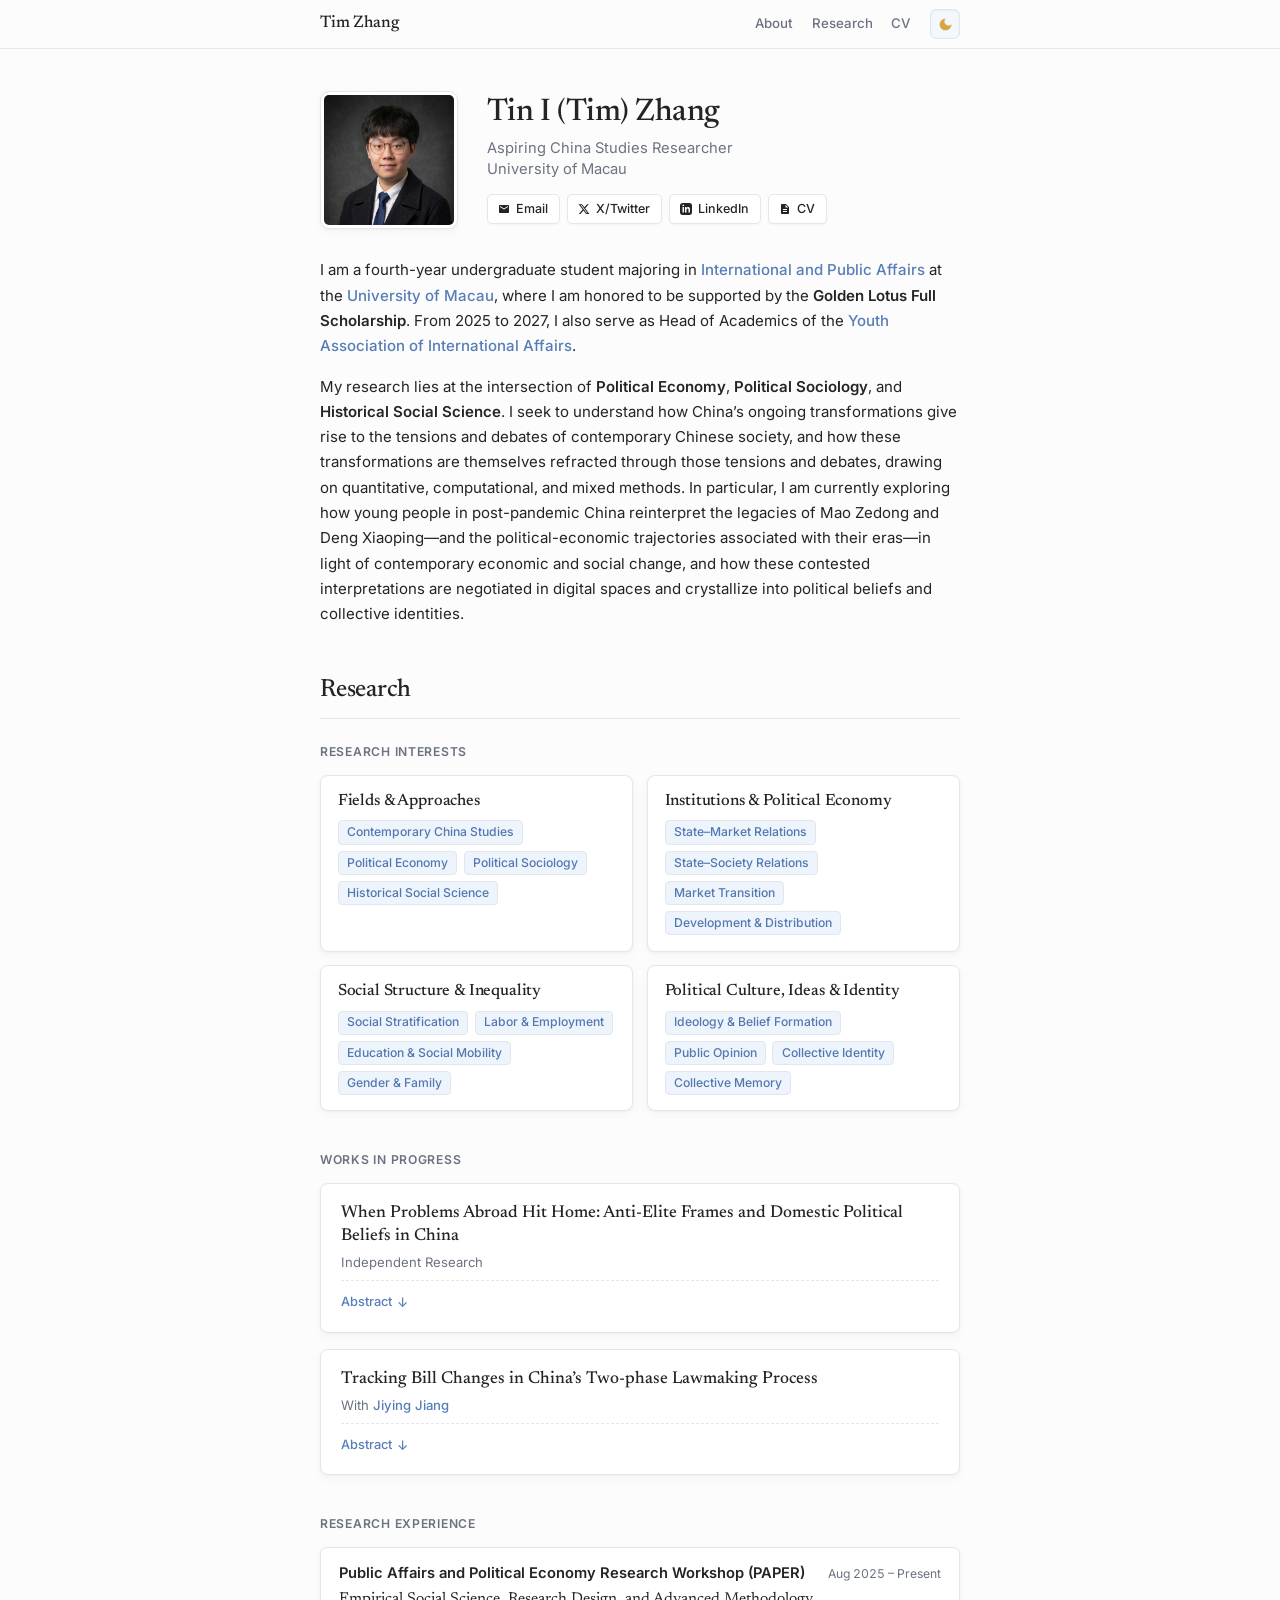
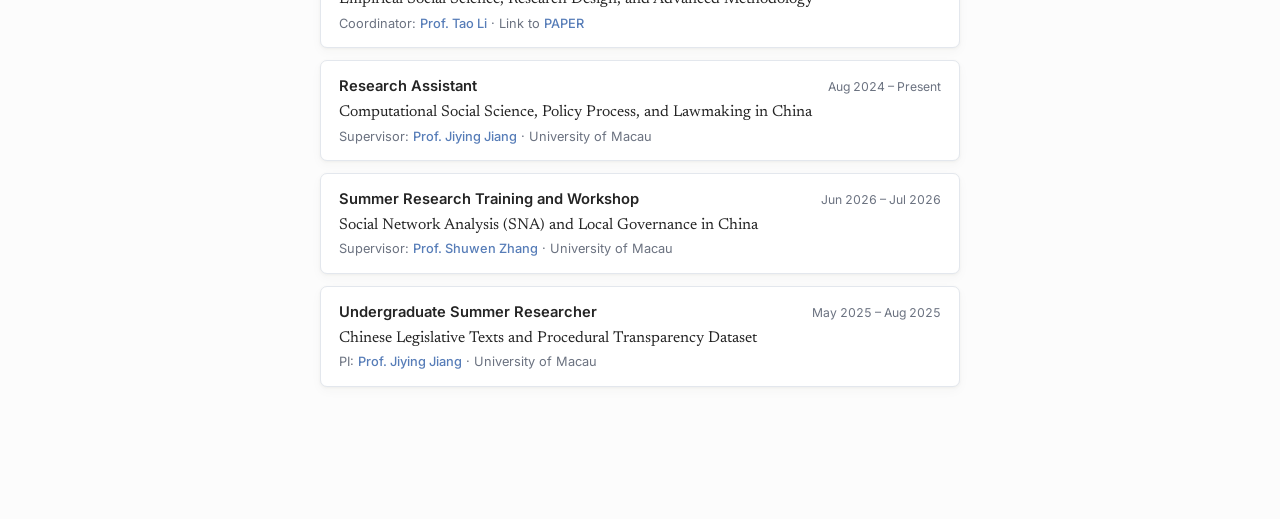
==== commit f9449382: "Add files via upload" ====
--- a/index.html
+++ b/index.html
@@ -24,22 +24,16 @@
       --text-muted: #6b7280;
       --border-outer: #e3e7ed;
       --border-inner: rgba(255, 255, 255, 0.88);
-
-      --accent: #a1bfea;
-      --accent-hover: #789fd9;
-
+      --accent: #577db8;
+      --accent-hover: #426aa5;
       --tag-bg: #eef4fc;
-      --tag-text: #5f82b6;
-
+      --tag-text: #5278b0;
       --shadow-tactile: 0 1px 3px rgba(60, 50, 40, 0.05), 0 4px 12px rgba(60, 50, 40, 0.03);
       --shadow-btn: 0 1px 2px rgba(0, 0, 0, 0.04);
-
       --nav-bg: rgba(252, 252, 252, 0.82);
-
       --toggle-border: #dfe5ed;
       --toggle-bg: #f4f7fb;
       --toggle-shadow: inset 0 1px 2px rgba(0,0,0,0.05), 0 1px 0 rgba(255,255,255,0.8);
-
       --icon-color: #d9a441;
     }
 
@@ -52,22 +46,16 @@
       --text-muted: #98a1ad;
       --border-outer: #303844;
       --border-inner: rgba(255, 255, 255, 0.03);
-
       --accent: #a1bfea;
       --accent-hover: #bfd3f1;
-
       --tag-bg: #273241;
       --tag-text: #b7cef0;
-
       --shadow-tactile: 0 1px 3px rgba(0, 0, 0, 0.3), 0 4px 14px rgba(0, 0, 0, 0.25);
       --shadow-btn: 0 1px 2px rgba(0, 0, 0, 0.4);
-
       --nav-bg: rgba(23, 25, 29, 0.82);
-
       --toggle-border: #3a4452;
       --toggle-bg: #222832;
       --toggle-shadow: inset 0 1px 2px rgba(0,0,0,0.4), 0 1px 0 rgba(255,255,255,0.05);
-
       --icon-color: #d9a441;
     }
 
@@ -529,575 +517,218 @@
         align-items: flex-start;
         gap: 1.1rem;
       }
-
       .profile-avatar {
         width: 116px;
         height: 116px;
       }
-
       .profile-meta h1 {
         font-size: 1.75rem;
       }
-
       .interests-grid {
         grid-template-columns: 1fr;
       }
-
       .exp-header {
         flex-direction: column;
         align-items: flex-start;
         gap: 0.1rem;
       }
-
       main {
         padding: 2rem 1rem 3.5rem;
       }
     }
   </style>
 </head>
-
 <body id="top">
 
   <!-- 顶栏 -->
   <header>
     <div class="nav-container">
-
-      <a
-        href="#top"
-        id="navName"
-        class="nav-name font-serif"
-        onclick="scrollToTop(event)"
-      >
-        Tim Zhang
-      </a>
-
+      <a href="#top" id="navName" class="nav-name font-serif" onclick="scrollToTop(event)">Tim Zhang</a>
       <div class="nav-right">
-
         <nav class="nav-links">
           <a href="#top" onclick="scrollToTop(event)">About</a>
           <a href="#research">Research</a>
           <a href="cv.pdf" target="_blank">CV</a>
         </nav>
-
+        
         <!-- 昼夜切换按钮 -->
-        <button
-          class="theme-toggle"
-          id="themeToggle"
-          aria-label="Toggle theme"
-        >
+        <button class="theme-toggle" id="themeToggle" aria-label="Toggle theme">
           <svg id="themeIcon" viewBox="0 0 24 24">
-            <path
-              d="M21 12.79A9 9 0 1 1 11.21 3 7 7 0 0 0 21 12.79z"
-            ></path>
+            <path d="M21 12.79A9 9 0 1 1 11.21 3 7 7 0 0 0 21 12.79z"></path>
           </svg>
         </button>
-
       </div>
     </div>
   </header>
 
-
   <!-- 主体 -->
   <main>
-
+    
     <!-- Profile 版头 -->
     <div class="profile-hero" id="profileHero">
-
-      <img
-        src="avatar.jpg"
-        alt="Tin I (Tim) Zhang"
-        class="profile-avatar"
-        onerror="this.src='data:image/svg+xml;utf8,<svg xmlns=\'http://www.w3.org/2000/svg\' width=\'138\' height=\'138\' fill=\'%23eef4fc\'><rect width=\'100%25\' height=\'100%25\'/></svg>'"
-      >
-
+      <img src="avatar.jpg" alt="Tin I (Tim) Zhang" class="profile-avatar" onerror="this.src='data:image/svg+xml;utf8,<svg xmlns=\'http://www.w3.org/2000/svg\' width=\'138\' height=\'138\' fill=\'%23eef4fc\'><rect width=\'100%25\' height=\'100%25\'/></svg>'">
+      
       <div class="profile-meta">
-
-        <h1 id="heroName" class="font-serif">
-          Tin I (Tim) Zhang
-        </h1>
-
-        <div class="profile-role">
-          Aspiring China Studies Researcher
-          <br>
-          University of Macau
-        </div>
-
+        <h1 id="heroName" class="font-serif">Tin I (Tim) Zhang</h1>
+        <div class="profile-role">Aspiring China Studies Researcher <br> University of Macau</div>
+        
         <div class="social-links">
-
           <!-- Email -->
-          <a
-            href="mailto:tim.tzhang@outlook.com"
-            class="link-pill"
-          >
-            <svg viewBox="0 0 24 24">
-              <path
-                d="M20 4H4c-1.1 0-1.99.9-1.99 2L2 18c0 1.1.9 2 2 2h16c1.1 0 2-.9 2-2V6c0-1.1-.9-2-2-2zm0 4l-8 5-8-5V6l8 5 8-5v2z"
-              />
-            </svg>
+          <a href="mailto:tim.tzhang@outlook.com" class="link-pill">
+            <svg viewBox="0 0 24 24"><path d="M20 4H4c-1.1 0-1.99.9-1.99 2L2 18c0 1.1.9 2 2 2h16c1.1 0 2-.9 2-2V6c0-1.1-.9-2-2-2zm0 4l-8 5-8-5V6l8 5 8-5v2z"/></svg>
             Email
           </a>
-
           <!-- X/Twitter -->
-          <a
-            href="https://x.com/timtizhang"
-            target="_blank"
-            rel="noopener noreferrer"
-            class="link-pill"
-          >
-            <svg viewBox="0 0 24 24">
-              <path
-                d="M18.244 2.25h3.308l-7.227 8.26 8.502 11.24H16.17l-5.214-6.817L4.99 21.75H1.68l7.73-8.835L1.254 2.25H8.08l4.713 6.231zm-1.161 17.52h1.833L7.084 4.126H5.117z"
-              />
-            </svg>
+          <a href="https://x.com/timtizhang" target="_blank" rel="noopener noreferrer" class="link-pill">
+            <svg viewBox="0 0 24 24"><path d="M18.244 2.25h3.308l-7.227 8.26 8.502 11.24H16.17l-5.214-6.817L4.99 21.75H1.68l7.73-8.835L1.254 2.25H8.08l4.713 6.231zm-1.161 17.52h1.833L7.084 4.126H5.117z"/></svg>
             X/Twitter
           </a>
-
           <!-- LinkedIn -->
-          <a
-            href="https://www.linkedin.com/in/tin-i-zhang-tim"
-            target="_blank"
-            rel="noopener noreferrer"
-            class="link-pill"
-          >
-            <svg viewBox="0 0 24 24">
-              <path
-                d="M19 0h-14c-2.761 0-5 2.239-5 5v14c0 2.761 2.239 5 5 5h14c2.762 0 5-2.239 5-5v-14c0-2.761-2.238-5-5-5zm-11 19h-3v-11h3v11zm-1.5-12.268c-.966 0-1.75-.79-1.75-1.764s.784-1.764 1.75-1.764 1.75.79 1.75 1.764-.783 1.764-1.75 1.764zm13.5 12.268h-3v-5.604c0-3.368-4-3.113-4 0v5.604h-3v-11h3v1.765c1.396-2.586 7-2.777 7 2.476v6.759z"
-              />
-            </svg>
+          <a href="https://www.linkedin.com/in/tin-i-zhang-tim" target="_blank" rel="noopener noreferrer" class="link-pill">
+            <svg viewBox="0 0 24 24"><path d="M19 0h-14c-2.761 0-5 2.239-5 5v14c0 2.761 2.239 5 5 5h14c2.762 0 5-2.239 5-5v-14c0-2.761-2.238-5-5-5zm-11 19h-3v-11h3v11zm-1.5-12.268c-.966 0-1.75-.79-1.75-1.764s.784-1.764 1.75-1.764 1.75.79 1.75 1.764-.783 1.764-1.75 1.764zm13.5 12.268h-3v-5.604c0-3.368-4-3.113-4 0v5.604h-3v-11h3v1.765c1.396-2.586 7-2.777 7 2.476v6.759z"/></svg>
             LinkedIn
           </a>
-
           <!-- CV -->
-          <a
-            href="cv.pdf"
-            target="_blank"
-            class="link-pill"
-          >
-            <svg viewBox="0 0 24 24">
-              <path
-                d="M14 2H6c-1.1 0-1.99.9-1.99 2L4 20c0 1.1.89 2 1.99 2H18c1.1 0 2-.9 2-2V8l-6-6zm2 16H8v-2h8v2zm0-4H8v-2h8v2zm-3-5V3.5L18.5 9H13z"
-              />
-            </svg>
+          <a href="cv.pdf" target="_blank" class="link-pill">
+            <svg viewBox="0 0 24 24"><path d="M14 2H6c-1.1 0-1.99.9-1.99 2L4 20c0 1.1.89 2 1.99 2H18c1.1 0 2-.9 2-2V8l-6-6zm2 16H8v-2h8v2zm0-4H8v-2h8v2zm-3-5V3.5L18.5 9H13z"/></svg>
             CV
           </a>
-
         </div>
       </div>
     </div>
 
-
     <!-- 个人简介段落 -->
     <div class="bio-text">
-
-      <p>
-        I am a fourth-year undergraduate student majoring in
-        <a
-          href="https://gpa.fss.um.edu.mo/bach_ipa_all_2026/"
-          target="_blank"
-          rel="noopener noreferrer"
-        >
-          International and Public Affairs
-        </a>
-        at the
-        <a
-          href="https://www.um.edu.mo/"
-          target="_blank"
-          rel="noopener noreferrer"
-        >
-          University of Macau
-        </a>,
-        where I am honored to be supported by the
-        <b>Golden Lotus Full Scholarship</b>.
-        From 2025 to 2027, I also serve as Head of Academics of the
-        <a
-          href="https://gpa.fss.um.edu.mo/youth-association-for-international-affairs-yaia/"
-          target="_blank"
-          rel="noopener noreferrer"
-        >
-          Youth Association of International Affairs
-        </a>.
-      </p>
-
-      <p>
-        My research lies at the intersection of
-        <strong>Political Economy</strong>,
-        <strong>Political Sociology</strong>,
-        and
-        <strong>Historical Social Science</strong>.
-        I seek to understand how China’s ongoing transformations give rise
-        to the tensions and debates of contemporary Chinese society, and how
-        these transformations are themselves refracted through those tensions
-        and debates, drawing on quantitative, computational, and mixed methods.
-        In particular, I am currently exploring how young people in
-        post-pandemic China reinterpret the legacies of Mao Zedong and Deng
-        Xiaoping—and the political-economic trajectories associated with their
-        eras—in light of contemporary economic and social change, and how these
-        contested interpretations are negotiated in digital spaces and
-        crystallize into political beliefs and collective identities.
-      </p>
-
+      <p>I am a fourth-year undergraduate student majoring in <a href="https://gpa.fss.um.edu.mo/bach_ipa_all_2026/" target="_blank" rel="noopener noreferrer">International and Public Affairs</a> at the <a href="https://www.um.edu.mo/" target="_blank" rel="noopener noreferrer">University of Macau</a>, where I am honored to be supported by the <b>Golden Lotus Full Scholarship</b>. From 2025 to 2027, I also serve as Head of Academics of the <a href="https://gpa.fss.um.edu.mo/youth-association-for-international-affairs-yaia/" target="_blank" rel="noopener noreferrer">Youth Association of International Affairs</a>.</p>
+      <p>My research lies at the intersection of <strong>Political Economy</strong>, <strong>Political Sociology</strong>, and <strong>Historical Social Science</strong>. I seek to understand how China’s ongoing transformations give rise to the tensions and debates of contemporary Chinese society, and how these transformations are themselves refracted through those tensions and debates, drawing on quantitative, computational, and mixed methods. In particular, I am currently exploring how young people in post-pandemic China reinterpret the legacies of Mao Zedong and Deng Xiaoping—and the political-economic trajectories associated with their eras—in light of contemporary economic and social change, and how these contested interpretations are negotiated in digital spaces and crystallize into political beliefs and collective identities.</p>
     </div>
-
 
     <!-- Research Section -->
     <section id="research">
-
-      <h2 class="section-title font-serif">
-        Research
-      </h2>
-
+      <h2 class="section-title font-serif">Research</h2>
 
       <!-- Subsection 1: Research Interests -->
-      <h3 class="subsection-title">
-        Research Interests
-      </h3>
-
+      <h3 class="subsection-title">Research Interests</h3>
       <div class="interests-grid">
-
+        
         <!-- Domain 1 -->
         <div class="interest-domain-card">
-
-          <div class="domain-title">
-            Fields &amp; Approaches
+          <div class="domain-title">Fields &amp; Approaches</div>
+          <div class="domain-tags">
+            <span class="interest-tag">Contemporary China Studies</span>
+            <span class="interest-tag">Political Economy</span>
+            <span class="interest-tag">Political Sociology</span>
+            <span class="interest-tag">Historical Social Science</span>
           </div>
-
-          <div class="domain-tags">
-            <span class="interest-tag">
-              Contemporary China Studies
-            </span>
-            <span class="interest-tag">
-              Political Economy
-            </span>
-            <span class="interest-tag">
-              Political Sociology
-            </span>
-            <span class="interest-tag">
-              Historical Social Science
-            </span>
-          </div>
-
-        </div>
-
+        </div>
 
         <!-- Domain 2 -->
         <div class="interest-domain-card">
-
-          <div class="domain-title">
-            Institutions &amp; Political Economy
+          <div class="domain-title">Institutions &amp; Political Economy</div>
+          <div class="domain-tags">
+            <span class="interest-tag">State–Market Relations</span>
+            <span class="interest-tag">State–Society Relations</span>
+            <span class="interest-tag">Market Transition</span>
+            <span class="interest-tag">Development &amp; Distribution</span>
           </div>
-
-          <div class="domain-tags">
-            <span class="interest-tag">
-              State–Market Relations
-            </span>
-            <span class="interest-tag">
-              State–Society Relations
-            </span>
-            <span class="interest-tag">
-              Market Transition
-            </span>
-            <span class="interest-tag">
-              Development &amp; Distribution
-            </span>
-          </div>
-
-        </div>
-
+        </div>
 
         <!-- Domain 3 -->
         <div class="interest-domain-card">
-
-          <div class="domain-title">
-            Social Structure &amp; Inequality
+          <div class="domain-title">Social Structure &amp; Inequality</div>
+          <div class="domain-tags">
+            <span class="interest-tag">Social Stratification</span>
+            <span class="interest-tag">Labor &amp; Employment</span>
+            <span class="interest-tag">Education &amp; Social Mobility</span>
+            <span class="interest-tag">Gender &amp; Family</span>
           </div>
-
-          <div class="domain-tags">
-            <span class="interest-tag">
-              Social Stratification
-            </span>
-            <span class="interest-tag">
-              Labor &amp; Employment
-            </span>
-            <span class="interest-tag">
-              Education &amp; Social Mobility
-            </span>
-            <span class="interest-tag">
-              Gender &amp; Family
-            </span>
-          </div>
-
-        </div>
-
+        </div>
 
         <!-- Domain 4 -->
         <div class="interest-domain-card">
-
-          <div class="domain-title">
-            Political Culture, Ideas &amp; Identity
+          <div class="domain-title">Political Culture, Ideas &amp; Identity</div>
+          <div class="domain-tags">
+            <span class="interest-tag">Ideology &amp; Belief Formation</span>
+            <span class="interest-tag">Public Opinion</span>
+            <span class="interest-tag">Collective Identity</span>
+            <span class="interest-tag">Collective Memory</span>
           </div>
-
-          <div class="domain-tags">
-            <span class="interest-tag">
-              Ideology &amp; Belief Formation
-            </span>
-            <span class="interest-tag">
-              Public Opinion
-            </span>
-            <span class="interest-tag">
-              Collective Identity
-            </span>
-            <span class="interest-tag">
-              Collective Memory
-            </span>
-          </div>
-
         </div>
 
       </div>
 
-
       <!-- Subsection 2: Works in Progress -->
-      <h3 class="subsection-title">
-        Works in Progress
-      </h3>
-
+      <h3 class="subsection-title">Works in Progress</h3>
       <div class="works-list">
-
-
+        
         <!-- Paper 1 -->
         <article class="paper-card">
-
-          <div class="paper-title">
-            When Problems Abroad Hit Home:
-            Anti-Elite Frames and Domestic Political Beliefs in China
-          </div>
-
-          <div class="paper-authors">
-            Independent Research
-          </div>
-
+          <div class="paper-title">When Problems Abroad Hit Home: Anti-Elite Frames and Domestic Political Beliefs in China</div>
+          <div class="paper-authors">Independent Research</div>
           <details class="paper-abstract">
-
-            <summary>
-              Abstract
-            </summary>
-
+            <summary>Abstract</summary>
             <div class="abstract-body">
-              Authoritarian governments often amplify failures abroad,
-              expecting unfavorable comparisons to bolster domestic legitimacy.
-              Yet narratives about foreign problems may carry causal claims
-              that travel beyond their original targets. This ongoing project
-              develops a theory of diagnostic portability: when negative news
-              about a foreign country attributes hardship to elite capture
-              rather than administrative or market failure, audiences may
-              apply the same diagnosis to their own society. The argument will
-              be tested through a preregistered three-arm survey experiment in
-              China. The core comparison holds the foreign event, factual
-              content, source, and negative valence constant while varying its
-              causal frame. The study examines whether anti-elite framing can
-              simultaneously worsen evaluations of the foreign target and
-              strengthen beliefs that domestic institutions favor privileged
-              groups, whether it attenuates the comparative-legitimation effect
-              of foreign bad news, and whether these effects are stronger among
-              economically insecure respondents. The project links
-              authoritarian information management to the cross-border movement
-              of anti-elite ideas and identifies a potential limit of
-              comparative propaganda: governments may shape exposure more
-              readily than interpretation.
+              Authoritarian governments often amplify failures abroad, expecting unfavorable comparisons to bolster domestic legitimacy. Yet narratives about foreign problems may carry causal claims that travel beyond their original targets. This ongoing project develops a theory of diagnostic portability: when negative news about a foreign country attributes hardship to elite capture rather than administrative or market failure, audiences may apply the same diagnosis to their own society. The argument will be tested through a preregistered three-arm survey experiment in China. The core comparison holds the foreign event, factual content, source, and negative valence constant while varying its causal frame. The study examines whether anti-elite framing can simultaneously worsen evaluations of the foreign target and strengthen beliefs that domestic institutions favor privileged groups, whether it attenuates the comparative-legitimation effect of foreign bad news, and whether these effects are stronger among economically insecure respondents. The project links authoritarian information management to the cross-border movement of anti-elite ideas and identifies a potential limit of comparative propaganda: governments may shape exposure more readily than interpretation.
             </div>
-
           </details>
-
         </article>
-
 
         <!-- Paper 2 -->
         <article class="paper-card">
-
-          <div class="paper-title">
-            Tracking Bill Changes in China’s Two-phase Lawmaking Process
-          </div>
-
-          <div class="paper-authors">
-            With
-            <a
-              href="https://jiyingjiang.com/"
-              target="_blank"
-              rel="noopener noreferrer"
-            >
-              Jiying Jiang
-            </a>
-          </div>
-
+          <div class="paper-title">Tracking Bill Changes in China’s Two-phase Lawmaking Process</div>
+          <div class="paper-authors">With <a href="https://jiyingjiang.com/" target="_blank" rel="noopener noreferrer">Jiying Jiang</a></div>
           <details class="paper-abstract">
-
-            <summary>
-              Abstract
-            </summary>
-
+            <summary>Abstract</summary>
             <div class="abstract-body">
-              Why do some bills bypass the public consultation stage?
-              How do legal provisions change under the two-phase legislative
-              procedure? What roles do different issue areas and stakeholders
-              play in this process? In this co-authored, ongoing project, we
-              construct a dataset covering 486 laws promulgated by the 11th
-              through 14th National People’s Congresses of China, 381 public
-              consultation records, and the draft texts at each stage of the
-              two-phase legislative process for 98 of these laws, drawing on an
-              efficient, AI-assisted data workflow that I develop. Using
-              automated text analysis in R, we currently employ cosine
-              similarity, Jaro–Winkler string distance, and related methods to
-              match provisions and trace textual changes at the paragraph
-              (kuan) level.
+              Why do some bills bypass the public consultation stage? How do legal provisions change under the two-phase legislative procedure? What roles do different issue areas and stakeholders play in this process? In this co-authored, ongoing project, we construct a dataset covering 486 laws promulgated by the 11th through 14th National People’s Congresses of China, 381 public consultation records, and the draft texts at each stage of the two-phase legislative process for 98 of these laws, drawing on an efficient, AI-assisted data workflow that I develop. Using automated text analysis in R, we currently employ cosine similarity, Jaro–Winkler string distance, and related methods to match provisions and trace textual changes at the paragraph (kuan) level.
             </div>
-
           </details>
-
         </article>
 
       </div>
 
-
       <!-- Subsection 3: Research Experience -->
-      <h3 class="subsection-title">
-        Research Experience
-      </h3>
-
+      <h3 class="subsection-title">Research Experience</h3>
       <div class="experience-list">
-
-
+        
         <!-- Experience 1 -->
         <div class="exp-item">
-
           <div class="exp-header">
-            <span class="exp-role">
-              Public Affairs and Political Economy Research Workshop (PAPER)
-            </span>
-
-            <span class="exp-date">
-              Aug 2025 – Present
-            </span>
+            <span class="exp-role">Public Affairs and Political Economy Research Workshop (PAPER)</span>
+            <span class="exp-date">Aug 2025 – Present</span>
           </div>
-
-          <div class="exp-focus">
-            Empirical Social Science, Research Design, and Advanced Methodology
-          </div>
-
-          <div class="exp-meta">
-            Coordinator:
-            <a
-              href="https://www.hkmu.edu.hk/ss/about/people/faculty-2/dr-li-tao/"
-              target="_blank"
-              rel="noopener noreferrer"
-            >
-              Prof. Tao Li
-            </a>
-            · Link to
-            <a
-              href="https://sites.google.com/view/paper-workshop"
-              target="_blank"
-              rel="noopener noreferrer"
-            >
-              PAPER
-            </a>
-          </div>
-
-        </div>
-
+          <div class="exp-focus">Empirical Social Science, Research Design, and Advanced Methodology</div>
+          <div class="exp-meta">Coordinator: <a href="https://www.hkmu.edu.hk/ss/about/people/faculty-2/dr-li-tao/" target="_blank" rel="noopener noreferrer">Prof. Tao Li</a> · Link to <a href="https://sites.google.com/view/paper-workshop" target="_blank" rel="noopener noreferrer">PAPER</a></div>
+        </div>
 
         <!-- Experience 2 -->
         <div class="exp-item">
-
           <div class="exp-header">
-            <span class="exp-role">
-              Research Assistant
-            </span>
-
-            <span class="exp-date">
-              Aug 2024 – Present
-            </span>
+            <span class="exp-role">Research Assistant</span>
+            <span class="exp-date">Aug 2024 – Present</span>
           </div>
-
-          <div class="exp-focus">
-            Computational Social Science, Policy Process, and Lawmaking in China
-          </div>
-
-          <div class="exp-meta">
-            Supervisor:
-            <a
-              href="https://jiyingjiang.com/"
-              target="_blank"
-              rel="noopener noreferrer"
-            >
-              Prof. Jiying Jiang
-            </a>
-            · University of Macau
-          </div>
-
-        </div>
-
+          <div class="exp-focus">Computational Social Science, Policy Process, and Lawmaking in China</div>
+          <div class="exp-meta">Supervisor: <a href="https://jiyingjiang.com/" target="_blank" rel="noopener noreferrer">Prof. Jiying Jiang</a> · University of Macau</div>
+        </div>
 
         <!-- Experience 3 -->
         <div class="exp-item">
-
           <div class="exp-header">
-            <span class="exp-role">
-              Summer Research Training and Workshop
-            </span>
-
-            <span class="exp-date">
-              Jun 2026 – Jul 2026
-            </span>
+            <span class="exp-role">Summer Research Training and Workshop</span>
+            <span class="exp-date">Jun 2026 – Jul 2026</span>
           </div>
-
-          <div class="exp-focus">
-            Social Network Analysis (SNA) and Local Governance in China
-          </div>
-
-          <div class="exp-meta">
-            Supervisor:
-            <a
-              href="https://shuwenzzz.github.io/PersonalWebsite/"
-              target="_blank"
-              rel="noopener noreferrer"
-            >
-              Prof. Shuwen Zhang
-            </a>
-            · University of Macau
-          </div>
-
-        </div>
-
+          <div class="exp-focus">Social Network Analysis (SNA) and Local Governance in China</div>
+          <div class="exp-meta">Supervisor: <a href="https://shuwenzzz.github.io/PersonalWebsite/" target="_blank" rel="noopener noreferrer">Prof. Shuwen Zhang</a> · University of Macau</div>
+        </div>
 
         <!-- Experience 4 -->
         <div class="exp-item">
-
           <div class="exp-header">
-            <span class="exp-role">
-              Undergraduate Summer Researcher
-            </span>
-
-            <span class="exp-date">
-              May 2025 – Aug 2025
-            </span>
+            <span class="exp-role">Undergraduate Summer Researcher</span>
+            <span class="exp-date">May 2025 – Aug 2025</span>
           </div>
-
-          <div class="exp-focus">
-            Chinese Legislative Texts and Procedural Transparency Dataset
-          </div>
-
-          <div class="exp-meta">
-            PI:
-            <a
-              href="https://jiyingjiang.com/"
-              target="_blank"
-              rel="noopener noreferrer"
-            >
-              Prof. Jiying Jiang
-            </a>
-            · University of Macau
-          </div>
-
+          <div class="exp-focus">Chinese Legislative Texts and Procedural Transparency Dataset</div>
+          <div class="exp-meta">PI: <a href="https://jiyingjiang.com/" target="_blank" rel="noopener noreferrer">Prof. Jiying Jiang</a> · University of Macau</div>
         </div>
 
       </div>
@@ -1105,128 +736,60 @@
     </section>
 
   </main>
-
 
   <!-- 脚本控制逻辑 -->
   <script>
-
     // 1. 回到顶部
     function scrollToTop(e) {
       e.preventDefault();
-      window.scrollTo({
-        top: 0,
-        behavior: 'smooth'
+      window.scrollTo({ top: 0, behavior: 'smooth' });
+    }
+
+    // 2. 顶栏名字随滚动动态淡入淡出 (IntersectionObserver)
+    const heroName = document.getElementById('heroName');
+    const navName = document.getElementById('navName');
+
+    const observer = new IntersectionObserver((entries) => {
+      entries.forEach(entry => {
+        if (entry.isIntersecting) {
+          navName.classList.remove('visible');
+        } else {
+          navName.classList.add('visible');
+        }
       });
-    }
-
-
-    // 2. 顶栏名字随滚动动态淡入淡出 (IntersectionObserver)
-    const heroName =
-      document.getElementById('heroName');
-
-    const navName =
-      document.getElementById('navName');
-
-
-    const observer =
-      new IntersectionObserver(
-        (entries) => {
-
-          entries.forEach(entry => {
-
-            if (entry.isIntersecting) {
-              navName.classList.remove('visible');
-            } else {
-              navName.classList.add('visible');
-            }
-
-          });
-
-        },
-        {
-          rootMargin: "-48px 0px 0px 0px",
-          threshold: 0
-        }
-      );
-
+    }, {
+      rootMargin: "-48px 0px 0px 0px",
+      threshold: 0
+    });
 
     if (heroName) {
       observer.observe(heroName);
     }
 
-
     // 3. 昼夜模式切换
-    const toggleBtn =
-      document.getElementById('themeToggle');
-
-    const icon =
-      document.getElementById('themeIcon');
-
-    const root =
-      document.documentElement;
-
-
-    const moonSvg =
-      `<path d="M21 12.79A9 9 0 1 1 11.21 3 7 7 0 0 0 21 12.79z"></path>`;
-
-
+    const toggleBtn = document.getElementById('themeToggle');
+    const icon = document.getElementById('themeIcon');
+    const root = document.documentElement;
+
+    const moonSvg = `<path d="M21 12.79A9 9 0 1 1 11.21 3 7 7 0 0 0 21 12.79z"></path>`;
     const sunSvg = `
       <circle cx="12" cy="12" r="4"></circle>
-      <path
-        d="M12 2v2m0 16v2M4.93 4.93l1.41 1.41m11.32 11.32l1.41 1.41M2 12h2m16 0h2M6.34 17.66l-1.41 1.41M19.07 4.93l-1.41 1.41"
-        stroke-width="2"
-        stroke-linecap="round">
-      </path>
+      <path d="M12 2v2m0 16v2M4.93 4.93l1.41 1.41m11.32 11.32l1.41 1.41M2 12h2m16 0h2M6.34 17.66l-1.41 1.41M19.07 4.93l-1.41 1.41" stroke-width="2" stroke-linecap="round"></path>
     `;
 
-
-    const savedTheme =
-      localStorage.getItem('theme') ||
-      (
-        window.matchMedia('(prefers-color-scheme: dark)').matches
-          ? 'dark'
-          : 'light'
-      );
-
-
+    const savedTheme = localStorage.getItem('theme') || (window.matchMedia('(prefers-color-scheme: dark)').matches ? 'dark' : 'light');
     applyTheme(savedTheme);
 
-
     function applyTheme(theme) {
-
-      root.setAttribute(
-        'data-theme',
-        theme
-      );
-
-      icon.innerHTML =
-        theme === 'dark'
-          ? sunSvg
-          : moonSvg;
-
-      localStorage.setItem(
-        'theme',
-        theme
-      );
-    }
-
-
-    toggleBtn.addEventListener(
-      'click',
-      () => {
-
-        const currentTheme =
-          root.getAttribute('data-theme');
-
-        applyTheme(
-          currentTheme === 'dark'
-            ? 'light'
-            : 'dark'
-        );
-
-      }
-    );
-
+      root.setAttribute('data-theme', theme);
+      icon.innerHTML = theme === 'dark' ? sunSvg : moonSvg;
+      localStorage.setItem('theme', theme);
+    }
+
+    toggleBtn.addEventListener('click', () => {
+      const currentTheme = root.getAttribute('data-theme');
+      applyTheme(currentTheme === 'dark' ? 'light' : 'dark');
+    });
   </script>
 
 </body>
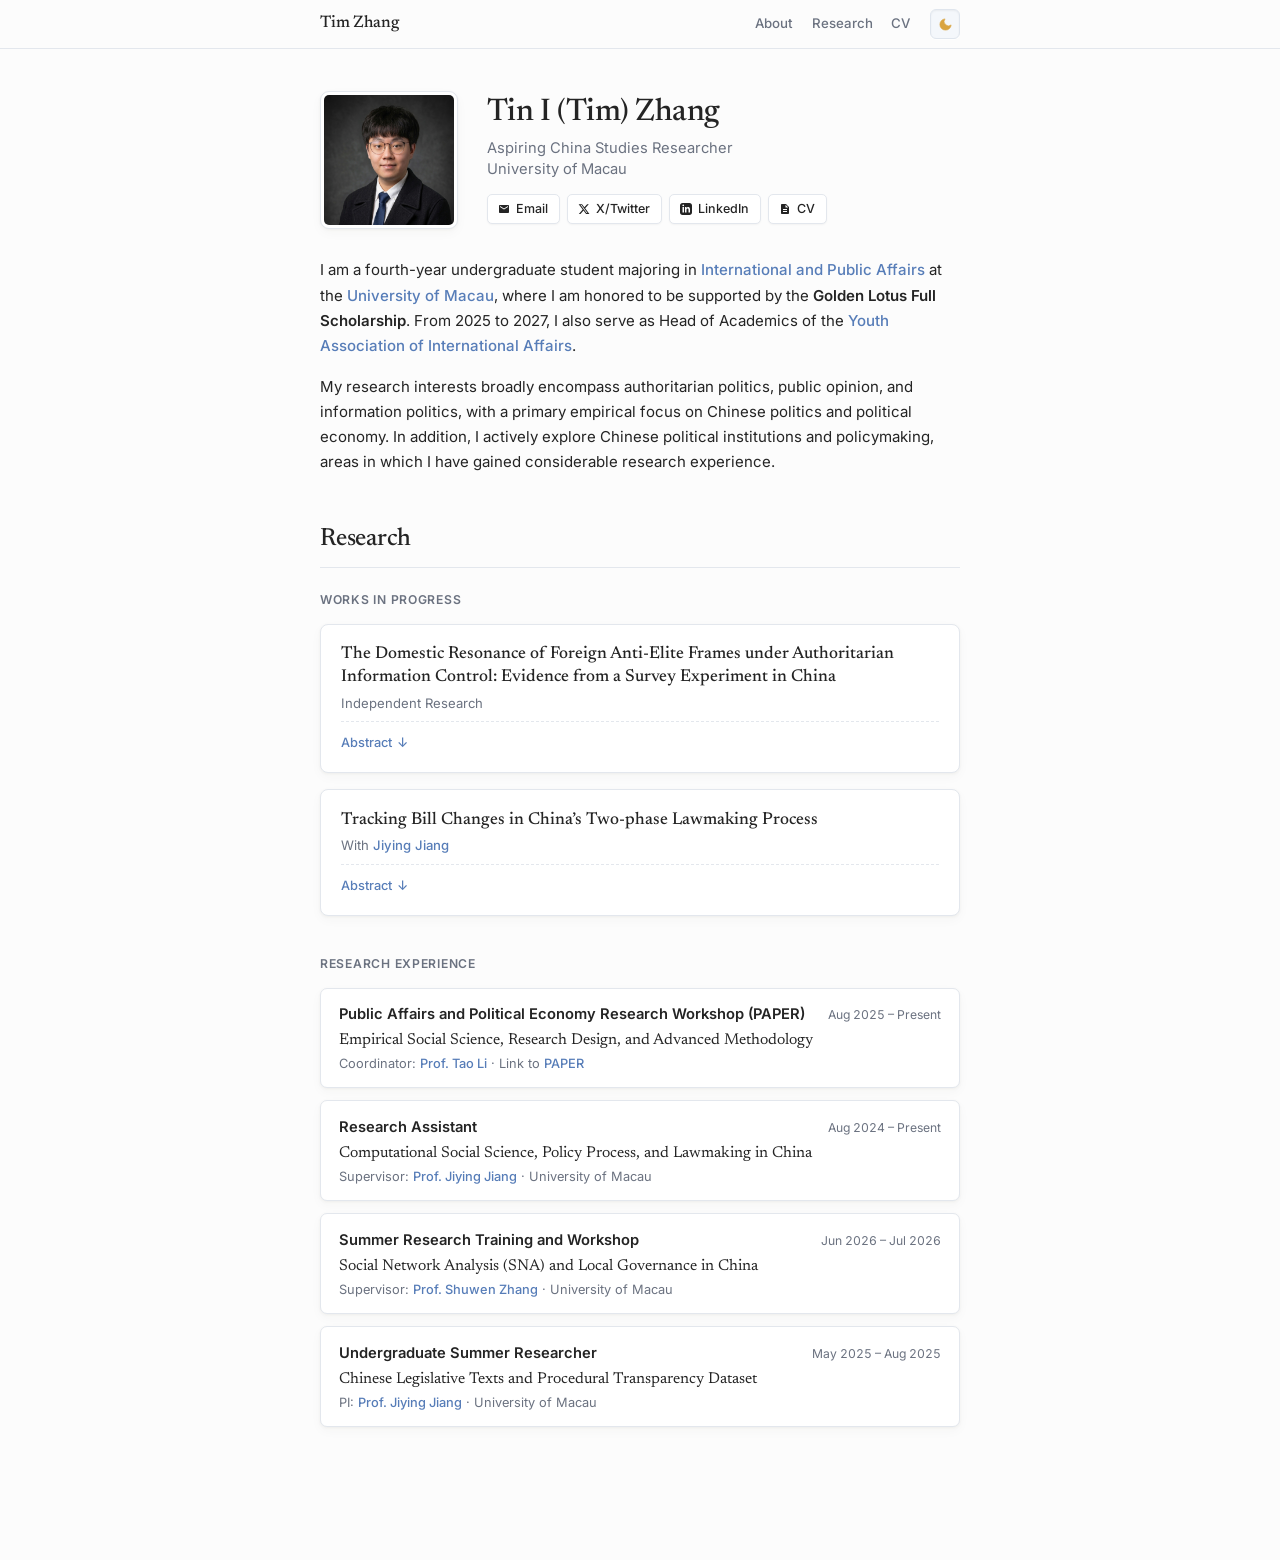
==== commit 7d13347e: "Update index.html" ====
--- a/index.html
+++ b/index.html
@@ -600,62 +600,14 @@
     <!-- 个人简介段落 -->
     <div class="bio-text">
       <p>I am a fourth-year undergraduate student majoring in <a href="https://gpa.fss.um.edu.mo/bach_ipa_all_2026/" target="_blank" rel="noopener noreferrer">International and Public Affairs</a> at the <a href="https://www.um.edu.mo/" target="_blank" rel="noopener noreferrer">University of Macau</a>, where I am honored to be supported by the <b>Golden Lotus Full Scholarship</b>. From 2025 to 2027, I also serve as Head of Academics of the <a href="https://gpa.fss.um.edu.mo/youth-association-for-international-affairs-yaia/" target="_blank" rel="noopener noreferrer">Youth Association of International Affairs</a>.</p>
-      <p>My research lies at the intersection of <strong>Political Economy</strong>, <strong>Political Sociology</strong>, and <strong>Historical Social Science</strong>. I seek to understand how China’s ongoing transformations give rise to the tensions and debates of contemporary Chinese society, and how these transformations are themselves refracted through those tensions and debates, drawing on quantitative, computational, and mixed methods. In particular, I am currently exploring how young people in post-pandemic China reinterpret the legacies of Mao Zedong and Deng Xiaoping—and the political-economic trajectories associated with their eras—in light of contemporary economic and social change, and how these contested interpretations are negotiated in digital spaces and crystallize into political beliefs and collective identities.</p>
+      <p>My research interests broadly encompass authoritarian politics, public opinion, and information politics, with a primary empirical focus on Chinese politics and political economy. In addition, I actively explore Chinese political institutions and policymaking, areas in which I have gained considerable research experience.</p>
     </div>
 
     <!-- Research Section -->
     <section id="research">
       <h2 class="section-title font-serif">Research</h2>
 
-      <!-- Subsection 1: Research Interests -->
-      <h3 class="subsection-title">Research Interests</h3>
-      <div class="interests-grid">
-        
-        <!-- Domain 1 -->
-        <div class="interest-domain-card">
-          <div class="domain-title">Fields &amp; Approaches</div>
-          <div class="domain-tags">
-            <span class="interest-tag">Contemporary China Studies</span>
-            <span class="interest-tag">Political Economy</span>
-            <span class="interest-tag">Political Sociology</span>
-            <span class="interest-tag">Historical Social Science</span>
-          </div>
-        </div>
-
-        <!-- Domain 2 -->
-        <div class="interest-domain-card">
-          <div class="domain-title">Institutions &amp; Political Economy</div>
-          <div class="domain-tags">
-            <span class="interest-tag">State–Market Relations</span>
-            <span class="interest-tag">State–Society Relations</span>
-            <span class="interest-tag">Market Transition</span>
-            <span class="interest-tag">Development &amp; Distribution</span>
-          </div>
-        </div>
-
-        <!-- Domain 3 -->
-        <div class="interest-domain-card">
-          <div class="domain-title">Social Structure &amp; Inequality</div>
-          <div class="domain-tags">
-            <span class="interest-tag">Social Stratification</span>
-            <span class="interest-tag">Labor &amp; Employment</span>
-            <span class="interest-tag">Education &amp; Social Mobility</span>
-            <span class="interest-tag">Gender &amp; Family</span>
-          </div>
-        </div>
-
-        <!-- Domain 4 -->
-        <div class="interest-domain-card">
-          <div class="domain-title">Political Culture, Ideas &amp; Identity</div>
-          <div class="domain-tags">
-            <span class="interest-tag">Ideology &amp; Belief Formation</span>
-            <span class="interest-tag">Public Opinion</span>
-            <span class="interest-tag">Collective Identity</span>
-            <span class="interest-tag">Collective Memory</span>
-          </div>
-        </div>
-
-      </div>
+    
 
       <!-- Subsection 2: Works in Progress -->
       <h3 class="subsection-title">Works in Progress</h3>
@@ -663,13 +615,12 @@
         
         <!-- Paper 1 -->
         <article class="paper-card">
-          <div class="paper-title">When Problems Abroad Hit Home: Anti-Elite Frames and Domestic Political Beliefs in China</div>
+          <div class="paper-title">The Domestic Resonance of Foreign Anti-Elite Frames under Authoritarian Information Control: Evidence from a Survey Experiment in China</div>
           <div class="paper-authors">Independent Research</div>
           <details class="paper-abstract">
             <summary>Abstract</summary>
             <div class="abstract-body">
-              Authoritarian governments often amplify failures abroad, expecting unfavorable comparisons to bolster domestic legitimacy. Yet narratives about foreign problems may carry causal claims that travel beyond their original targets. This ongoing project develops a theory of diagnostic portability: when negative news about a foreign country attributes hardship to elite capture rather than administrative or market failure, audiences may apply the same diagnosis to their own society. The argument will be tested through a preregistered three-arm survey experiment in China. The core comparison holds the foreign event, factual content, source, and negative valence constant while varying its causal frame. The study examines whether anti-elite framing can simultaneously worsen evaluations of the foreign target and strengthen beliefs that domestic institutions favor privileged groups, whether it attenuates the comparative-legitimation effect of foreign bad news, and whether these effects are stronger among economically insecure respondents. The project links authoritarian information management to the cross-border movement of anti-elite ideas and identifies a potential limit of comparative propaganda: governments may shape exposure more readily than interpretation.
-            </div>
+              Research on authoritarian information control explains how regimes shape exposure, while studies of international benchmarking show that foreign information can influence domestic regime evaluations. Yet we know little about whether anti-elite frames used to explain foreign problems travel inward, prompting citizens to apply the same diagnosis at home. This ongoing project will use a survey experiment in China that holds negative foreign information constant while varying its causal frame. It tests whether anti-elite framing produces diagnostic transfer to domestic institutions and weakens the comparative-legitimation effect of foreign failures, thereby identifying an unintended limit of authoritarian information control.            </div>
           </details>
         </article>
 
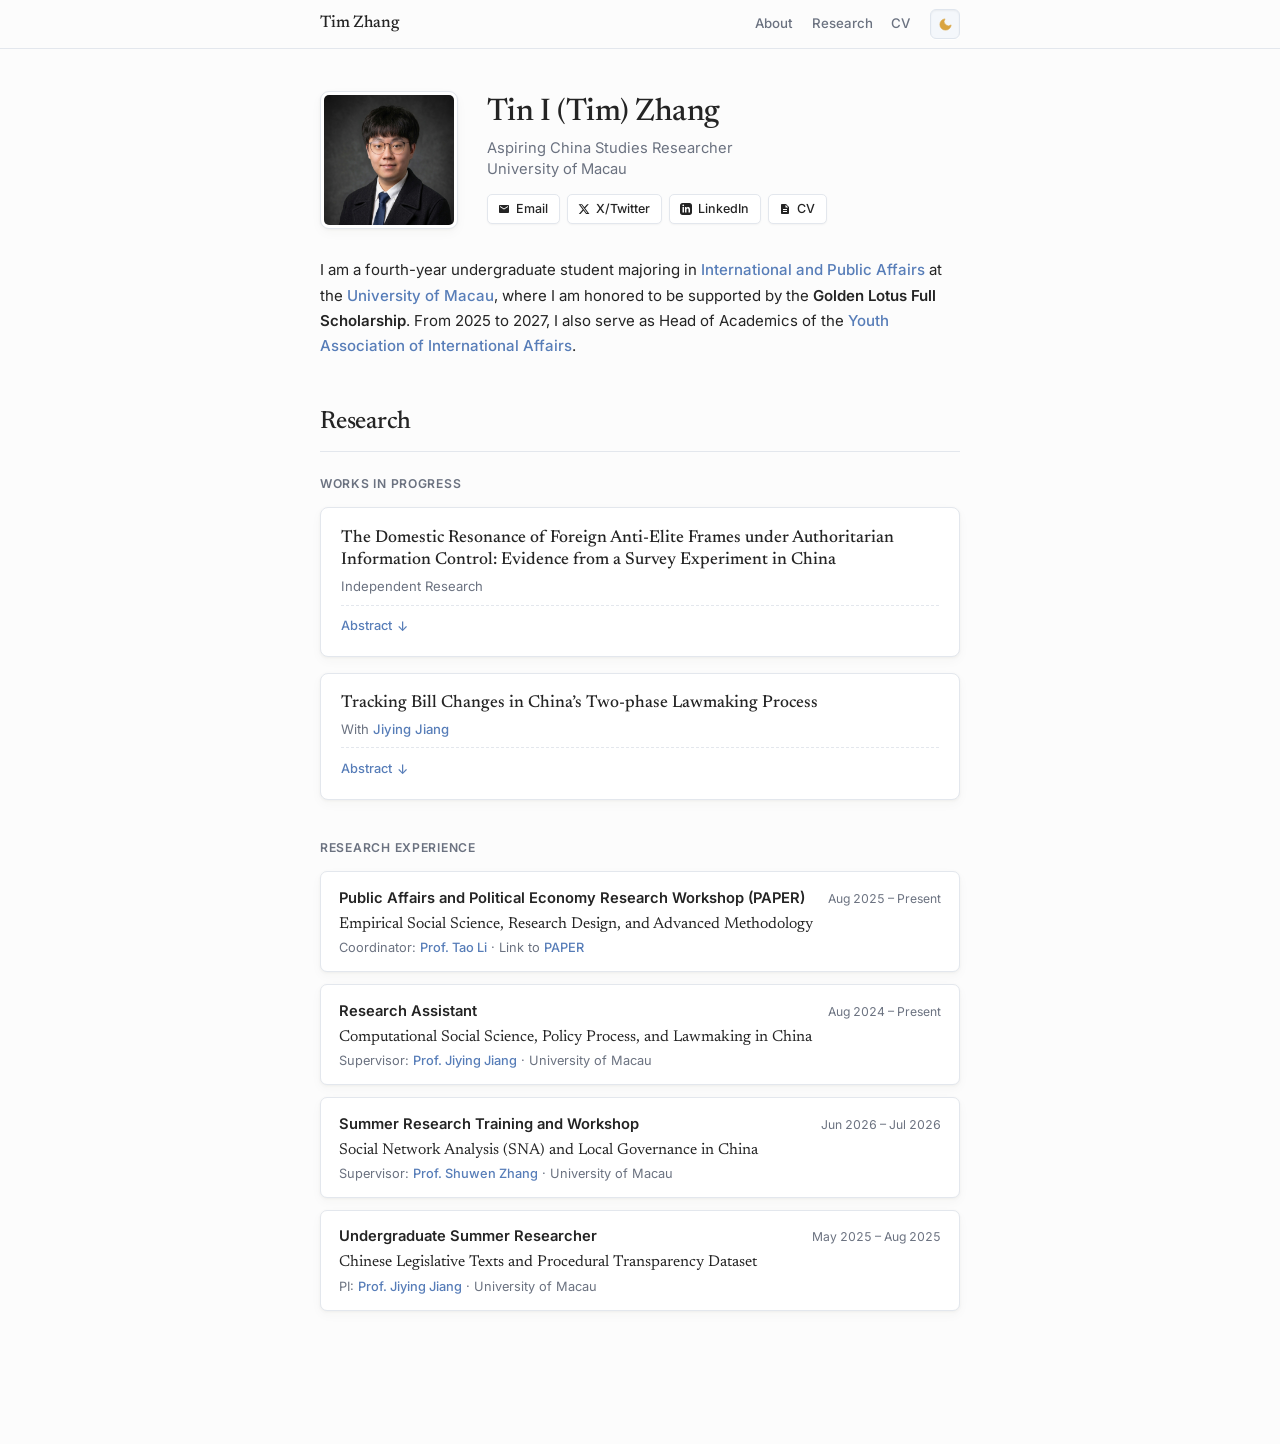
==== commit 4d951544: "Remove research interests paragraph from bio Removed a paragraph detailing research interests from t" ====
--- a/index.html
+++ b/index.html
@@ -600,7 +600,6 @@
     <!-- 个人简介段落 -->
     <div class="bio-text">
       <p>I am a fourth-year undergraduate student majoring in <a href="https://gpa.fss.um.edu.mo/bach_ipa_all_2026/" target="_blank" rel="noopener noreferrer">International and Public Affairs</a> at the <a href="https://www.um.edu.mo/" target="_blank" rel="noopener noreferrer">University of Macau</a>, where I am honored to be supported by the <b>Golden Lotus Full Scholarship</b>. From 2025 to 2027, I also serve as Head of Academics of the <a href="https://gpa.fss.um.edu.mo/youth-association-for-international-affairs-yaia/" target="_blank" rel="noopener noreferrer">Youth Association of International Affairs</a>.</p>
-      <p>My research interests broadly encompass authoritarian politics, public opinion, and information politics, with a primary empirical focus on Chinese politics and political economy. In addition, I actively explore Chinese political institutions and policymaking, areas in which I have gained considerable research experience.</p>
     </div>
 
     <!-- Research Section -->
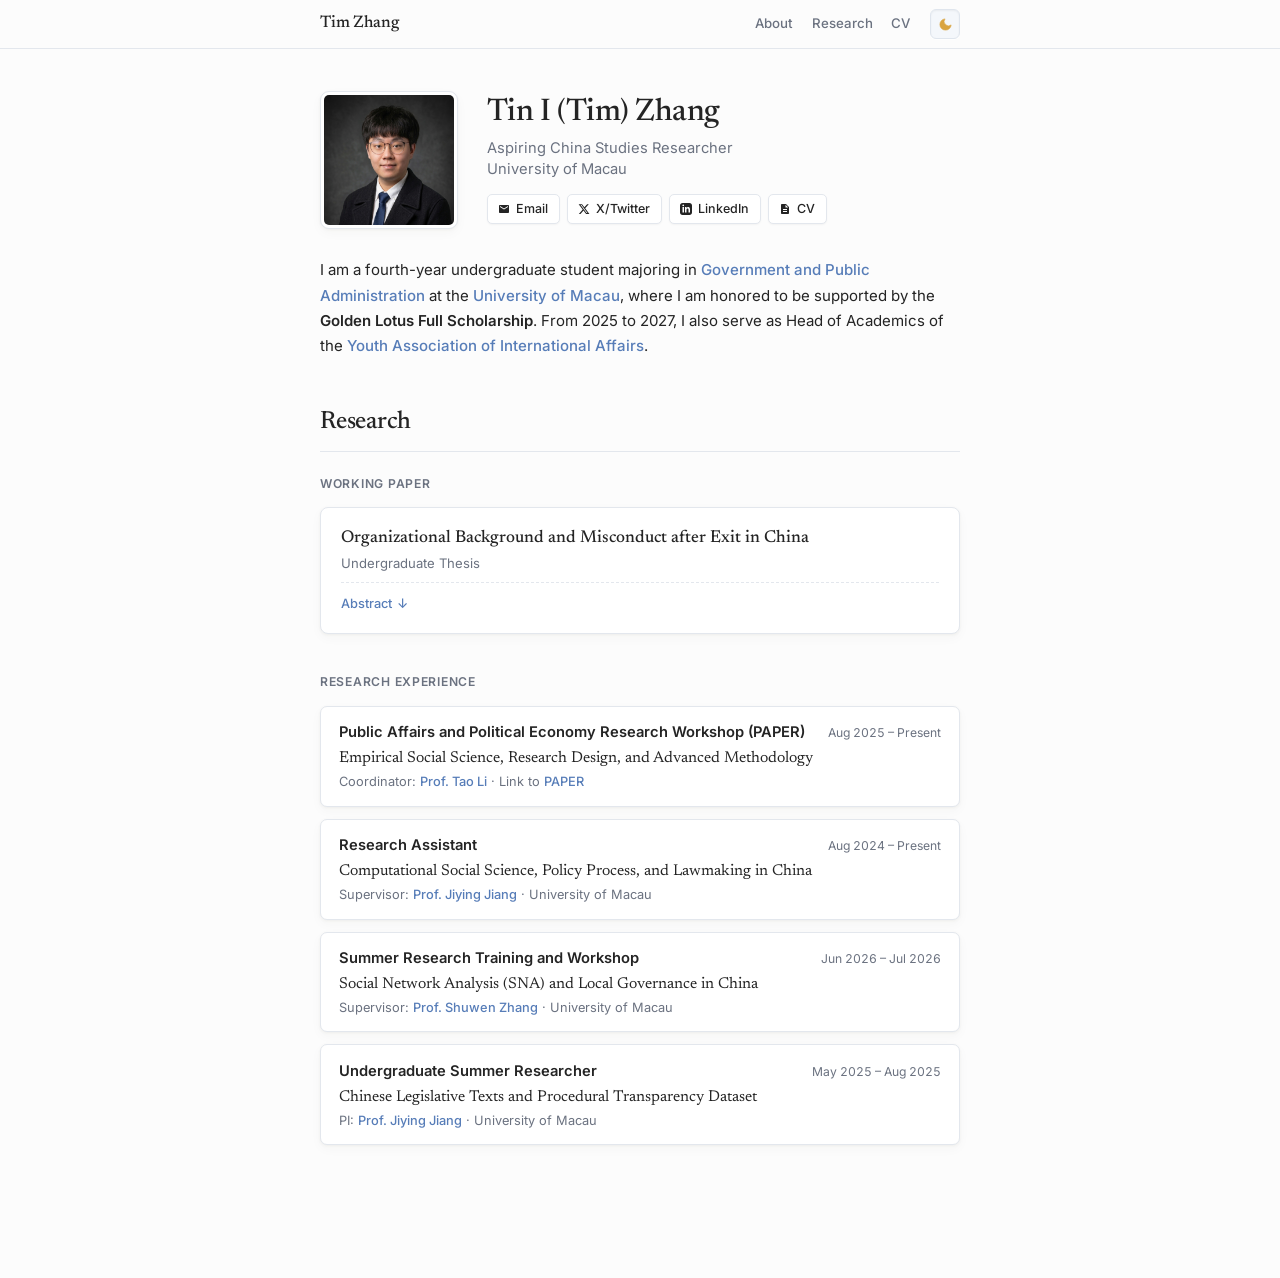
==== commit 19171747: "Add files via upload" ====
--- a/index.html
+++ b/index.html
@@ -599,7 +599,7 @@
 
     <!-- 个人简介段落 -->
     <div class="bio-text">
-      <p>I am a fourth-year undergraduate student majoring in <a href="https://gpa.fss.um.edu.mo/bach_ipa_all_2026/" target="_blank" rel="noopener noreferrer">International and Public Affairs</a> at the <a href="https://www.um.edu.mo/" target="_blank" rel="noopener noreferrer">University of Macau</a>, where I am honored to be supported by the <b>Golden Lotus Full Scholarship</b>. From 2025 to 2027, I also serve as Head of Academics of the <a href="https://gpa.fss.um.edu.mo/youth-association-for-international-affairs-yaia/" target="_blank" rel="noopener noreferrer">Youth Association of International Affairs</a>.</p>
+      <p>I am a fourth-year undergraduate student majoring in <a href="https://gpa.fss.um.edu.mo/bach_ipa_all_2026/" target="_blank" rel="noopener noreferrer">Government and Public Administration</a> at the <a href="https://www.um.edu.mo/" target="_blank" rel="noopener noreferrer">University of Macau</a>, where I am honored to be supported by the <b>Golden Lotus Full Scholarship</b>. From 2025 to 2027, I also serve as Head of Academics of the <a href="https://gpa.fss.um.edu.mo/youth-association-for-international-affairs-yaia/" target="_blank" rel="noopener noreferrer">Youth Association of International Affairs</a>.</p>
     </div>
 
     <!-- Research Section -->
@@ -608,29 +608,18 @@
 
     
 
-      <!-- Subsection 2: Works in Progress -->
-      <h3 class="subsection-title">Works in Progress</h3>
+      <!-- Subsection 2: Working Paper -->
+      <h3 class="subsection-title">Working Paper</h3>
       <div class="works-list">
         
         <!-- Paper 1 -->
         <article class="paper-card">
-          <div class="paper-title">The Domestic Resonance of Foreign Anti-Elite Frames under Authoritarian Information Control: Evidence from a Survey Experiment in China</div>
-          <div class="paper-authors">Independent Research</div>
+          <div class="paper-title">Organizational Background and Misconduct after Exit in China</div>
+          <div class="paper-authors">Undergraduate Thesis</div>
           <details class="paper-abstract">
             <summary>Abstract</summary>
             <div class="abstract-body">
-              Research on authoritarian information control explains how regimes shape exposure, while studies of international benchmarking show that foreign information can influence domestic regime evaluations. Yet we know little about whether anti-elite frames used to explain foreign problems travel inward, prompting citizens to apply the same diagnosis at home. This ongoing project will use a survey experiment in China that holds negative foreign information constant while varying its causal frame. It tests whether anti-elite framing produces diagnostic transfer to domestic institutions and weakens the comparative-legitimation effect of foreign failures, thereby identifying an unintended limit of authoritarian information control.            </div>
-          </details>
-        </article>
-
-        <!-- Paper 2 -->
-        <article class="paper-card">
-          <div class="paper-title">Tracking Bill Changes in China’s Two-phase Lawmaking Process</div>
-          <div class="paper-authors">With <a href="https://jiyingjiang.com/" target="_blank" rel="noopener noreferrer">Jiying Jiang</a></div>
-          <details class="paper-abstract">
-            <summary>Abstract</summary>
-            <div class="abstract-body">
-              Why do some bills bypass the public consultation stage? How do legal provisions change under the two-phase legislative procedure? What roles do different issue areas and stakeholders play in this process? In this co-authored, ongoing project, we construct a dataset covering 486 laws promulgated by the 11th through 14th National People’s Congresses of China, 381 public consultation records, and the draft texts at each stage of the two-phase legislative process for 98 of these laws, drawing on an efficient, AI-assisted data workflow that I develop. Using automated text analysis in R, we currently employ cosine similarity, Jaro–Winkler string distance, and related methods to match provisions and trace textual changes at the paragraph (kuan) level.
+              Public positions can retain private value after their holders depart, but employment transitions capture only part of this process. This study examines how organizational background relates to two potentially overlapping forms of post-exit misconduct: employment or occupational practice and the use of former-office influence for private gain. Screening a fixed archive of 1,987 Chinese disciplinary-announcement entries yields 103 cases with explicitly timed post-exit conduct. Occupational activity is recorded in 73.8% of enterprise-origin cases and 16.4% of public-agency or institution cases; former-office influence appears in 14.3% and 49.2%, respectively. The contrast persists among 78 explicitly retired cases, after adjustment for publication year and announcement category, and across alternative samples and coding rules. Content evidence shows that appointments can themselves involve earlier official relationships, supporting separate rather than mutually exclusive measures. The study contributes an organizational comparison connecting research on revolving-door careers with research on continuing political influence. Its findings concern recorded conduct among published disciplinary cases rather than misconduct rates among all former personnel.
             </div>
           </details>
         </article>
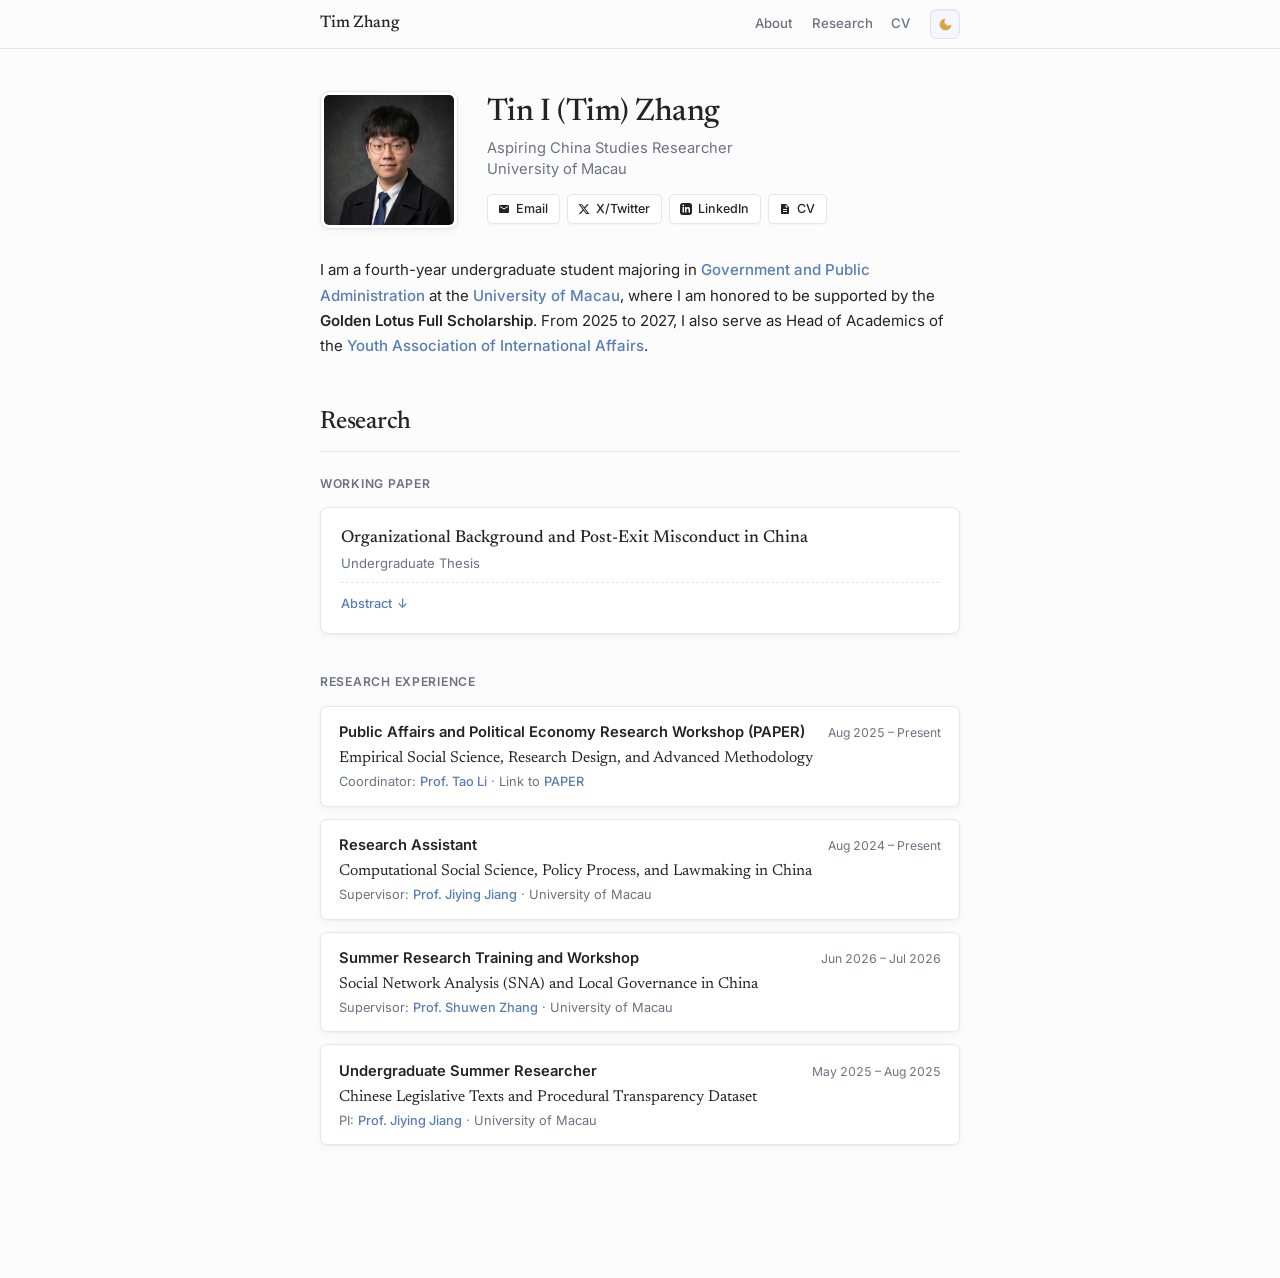
==== commit 6a146e21: "Update index.html" ====
--- a/index.html
+++ b/index.html
@@ -614,12 +614,12 @@
         
         <!-- Paper 1 -->
         <article class="paper-card">
-          <div class="paper-title">Organizational Background and Misconduct after Exit in China</div>
+          <div class="paper-title">Organizational Background and Post-Exit Misconduct in China</div>
           <div class="paper-authors">Undergraduate Thesis</div>
           <details class="paper-abstract">
             <summary>Abstract</summary>
             <div class="abstract-body">
-              Public positions can retain private value after their holders depart, but employment transitions capture only part of this process. This study examines how organizational background relates to two potentially overlapping forms of post-exit misconduct: employment or occupational practice and the use of former-office influence for private gain. Screening a fixed archive of 1,987 Chinese disciplinary-announcement entries yields 103 cases with explicitly timed post-exit conduct. Occupational activity is recorded in 73.8% of enterprise-origin cases and 16.4% of public-agency or institution cases; former-office influence appears in 14.3% and 49.2%, respectively. The contrast persists among 78 explicitly retired cases, after adjustment for publication year and announcement category, and across alternative samples and coding rules. Content evidence shows that appointments can themselves involve earlier official relationships, supporting separate rather than mutually exclusive measures. The study contributes an organizational comparison connecting research on revolving-door careers with research on continuing political influence. Its findings concern recorded conduct among published disciplinary cases rather than misconduct rates among all former personnel.
+              The private value of public office can survive formal exit. Research on revolving doors and political connections explains subsequent employment and continuing access, yet how these appear across organizational backgrounds in post-exit misconduct remains less clear. This article examines that relationship in China using 103 disciplinary announcements with explicitly timed post-exit conduct, identified within a fixed archive of 1,987 entries. It compares personnel from state-owned enterprises with those from public agencies and institutions, separately coding employment or occupational practice and the use of former-office influence for private gain. Occupational activity appears in 73.8% of enterprise-origin cases and 16.4% of public-agency or institution cases. Former-office influence displays the reverse distribution, appearing in 14.3% and 49.2%, respectively. These contrasts persist among retirees, after adjustment for publication year and announcement category, and across alternative sample definitions and coding rules. The findings extend organizational explanations of revolving-door careers to the composition of misconduct after departure. They establish that occupational arrangements and former-office influence have opposing organizational distributions while sometimes coexisting within individual cases. Understanding integrity after public service therefore requires attention both to subsequent employment and to the influence that remains valuable beyond a formal career.
             </div>
           </details>
         </article>
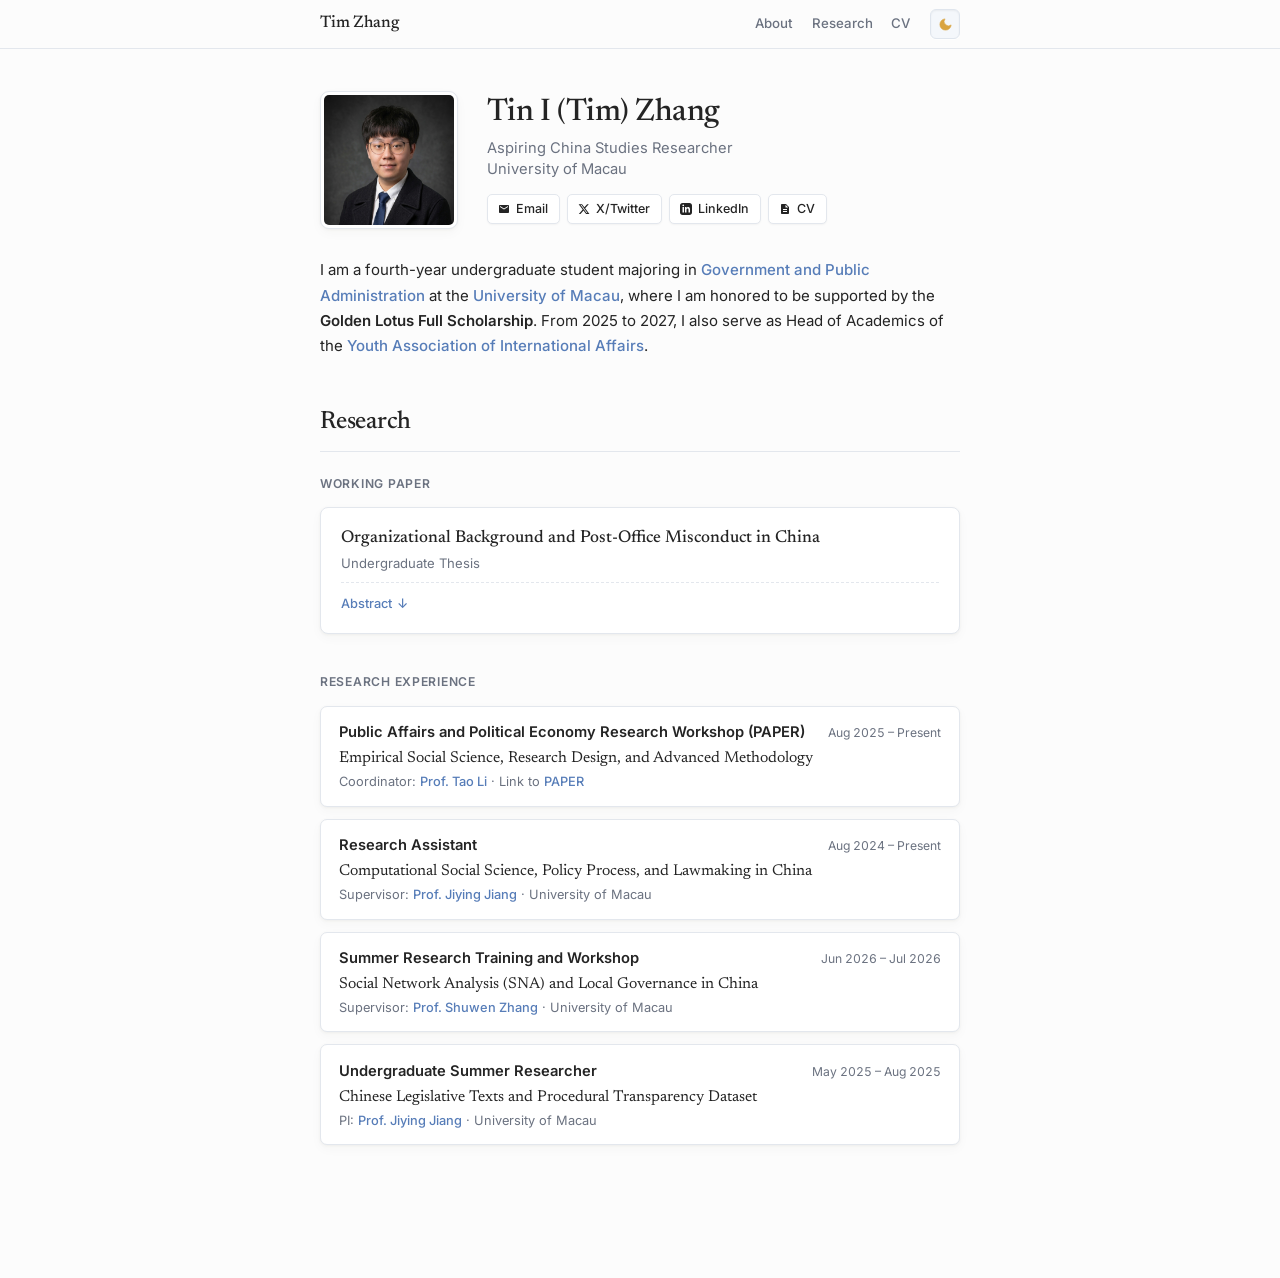
==== commit 65aa461a: "Update index.html" ====
--- a/index.html
+++ b/index.html
@@ -614,12 +614,12 @@
         
         <!-- Paper 1 -->
         <article class="paper-card">
-          <div class="paper-title">Organizational Background and Post-Exit Misconduct in China</div>
+          <div class="paper-title">Organizational Background and Post-Office Misconduct in China</div>
           <div class="paper-authors">Undergraduate Thesis</div>
           <details class="paper-abstract">
             <summary>Abstract</summary>
             <div class="abstract-body">
-              The private value of public office can survive formal exit. Research on revolving doors and political connections explains subsequent employment and continuing access, yet how these appear across organizational backgrounds in post-exit misconduct remains less clear. This article examines that relationship in China using 103 disciplinary announcements with explicitly timed post-exit conduct, identified within a fixed archive of 1,987 entries. It compares personnel from state-owned enterprises with those from public agencies and institutions, separately coding employment or occupational practice and the use of former-office influence for private gain. Occupational activity appears in 73.8% of enterprise-origin cases and 16.4% of public-agency or institution cases. Former-office influence displays the reverse distribution, appearing in 14.3% and 49.2%, respectively. These contrasts persist among retirees, after adjustment for publication year and announcement category, and across alternative sample definitions and coding rules. The findings extend organizational explanations of revolving-door careers to the composition of misconduct after departure. They establish that occupational arrangements and former-office influence have opposing organizational distributions while sometimes coexisting within individual cases. Understanding integrity after public service therefore requires attention both to subsequent employment and to the influence that remains valuable beyond a formal career.
+              Leaving office need not end the private value of a public career. A borrower can offer a well-paid job to the bank executive who once extended it credit. A retired administrator can secure favorable treatment for a bidder through officials who award public contracts. Research on revolving doors and post-employment conflicts of interest shows how public responsibilities shape later careers and integrity risks, while research on political brokerage explains the value of continued access to decision makers. Less is known about the relative prominence of occupational activity and former-office influence in disciplinary cases involving officials from different organizational backgrounds. Does the organization an official leaves also help explain the form that post-office misconduct takes? I argue that the responsibilities officials held in office shape the opportunities they have to turn experience and relationships into private gain after departure. From 1,987 official disciplinary announcements in China, I identify 103 individual cases in which the notice explicitly documents at least one action after departure. I code occupational activity when a notice links subsequent employment or occupational practice to misconduct, and former-office influence when it records the use of authority, standing, or relationships from a former position for private gain. A case can exhibit both. Occupational activity appears in 73.8% of cases involving former personnel of state-owned or state-controlled enterprises and 16.4% of those involving former personnel of public agencies or institutions. Former-office influence follows the reverse pattern, appearing in 14.3% of enterprise cases and 49.2% of agency or institution cases. Both differences persist among retirees, after adjustment for publication year and announcement category, and when each of seven institutional systems is excluded in turn. A focus on subsequent work alone would miss most documented cases of former-office influence. Of the 36 notices describing former officials who used the standing or relationships they had gained in office for private gain, 32 record no occupational activity. By tracing subsequent work and continuing access to public decisions together, I connect research on revolving doors and political brokerage and show how the form of documented misconduct varies with an official’s organizational background.
             </div>
           </details>
         </article>
